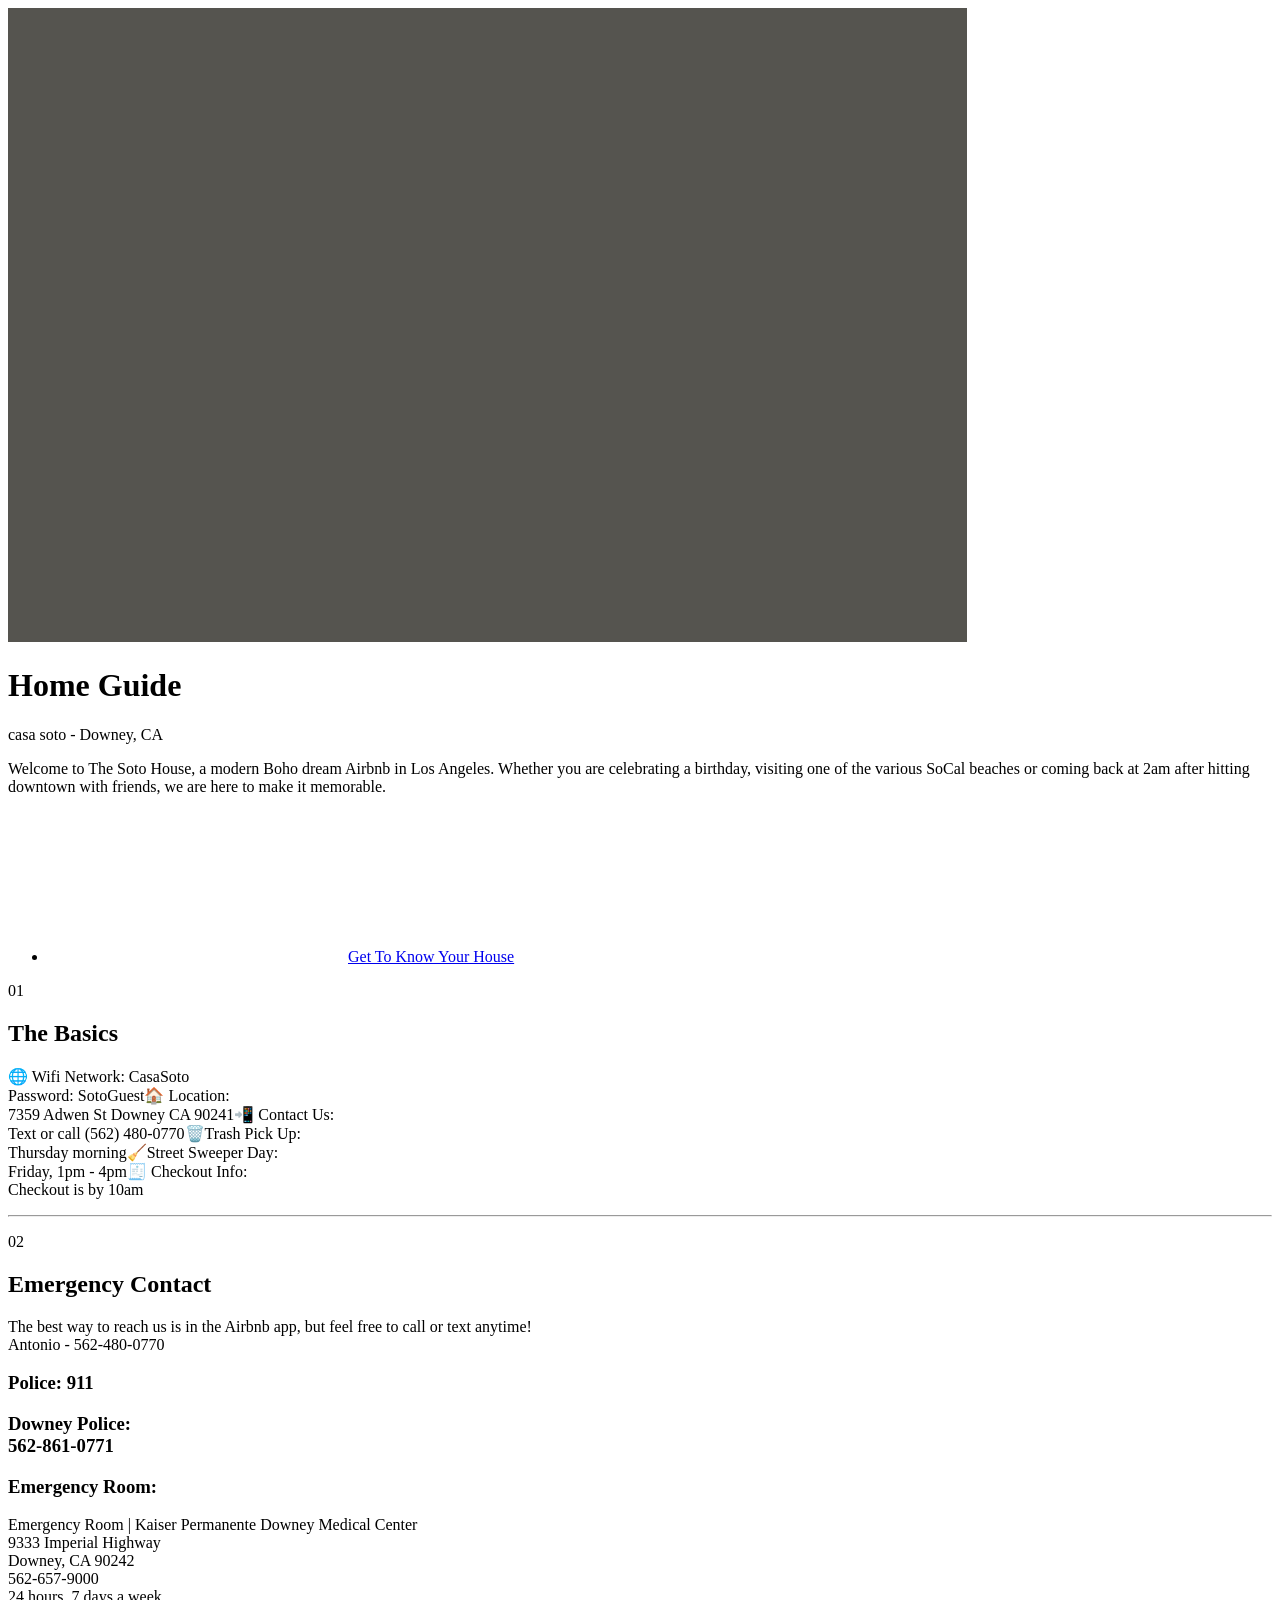
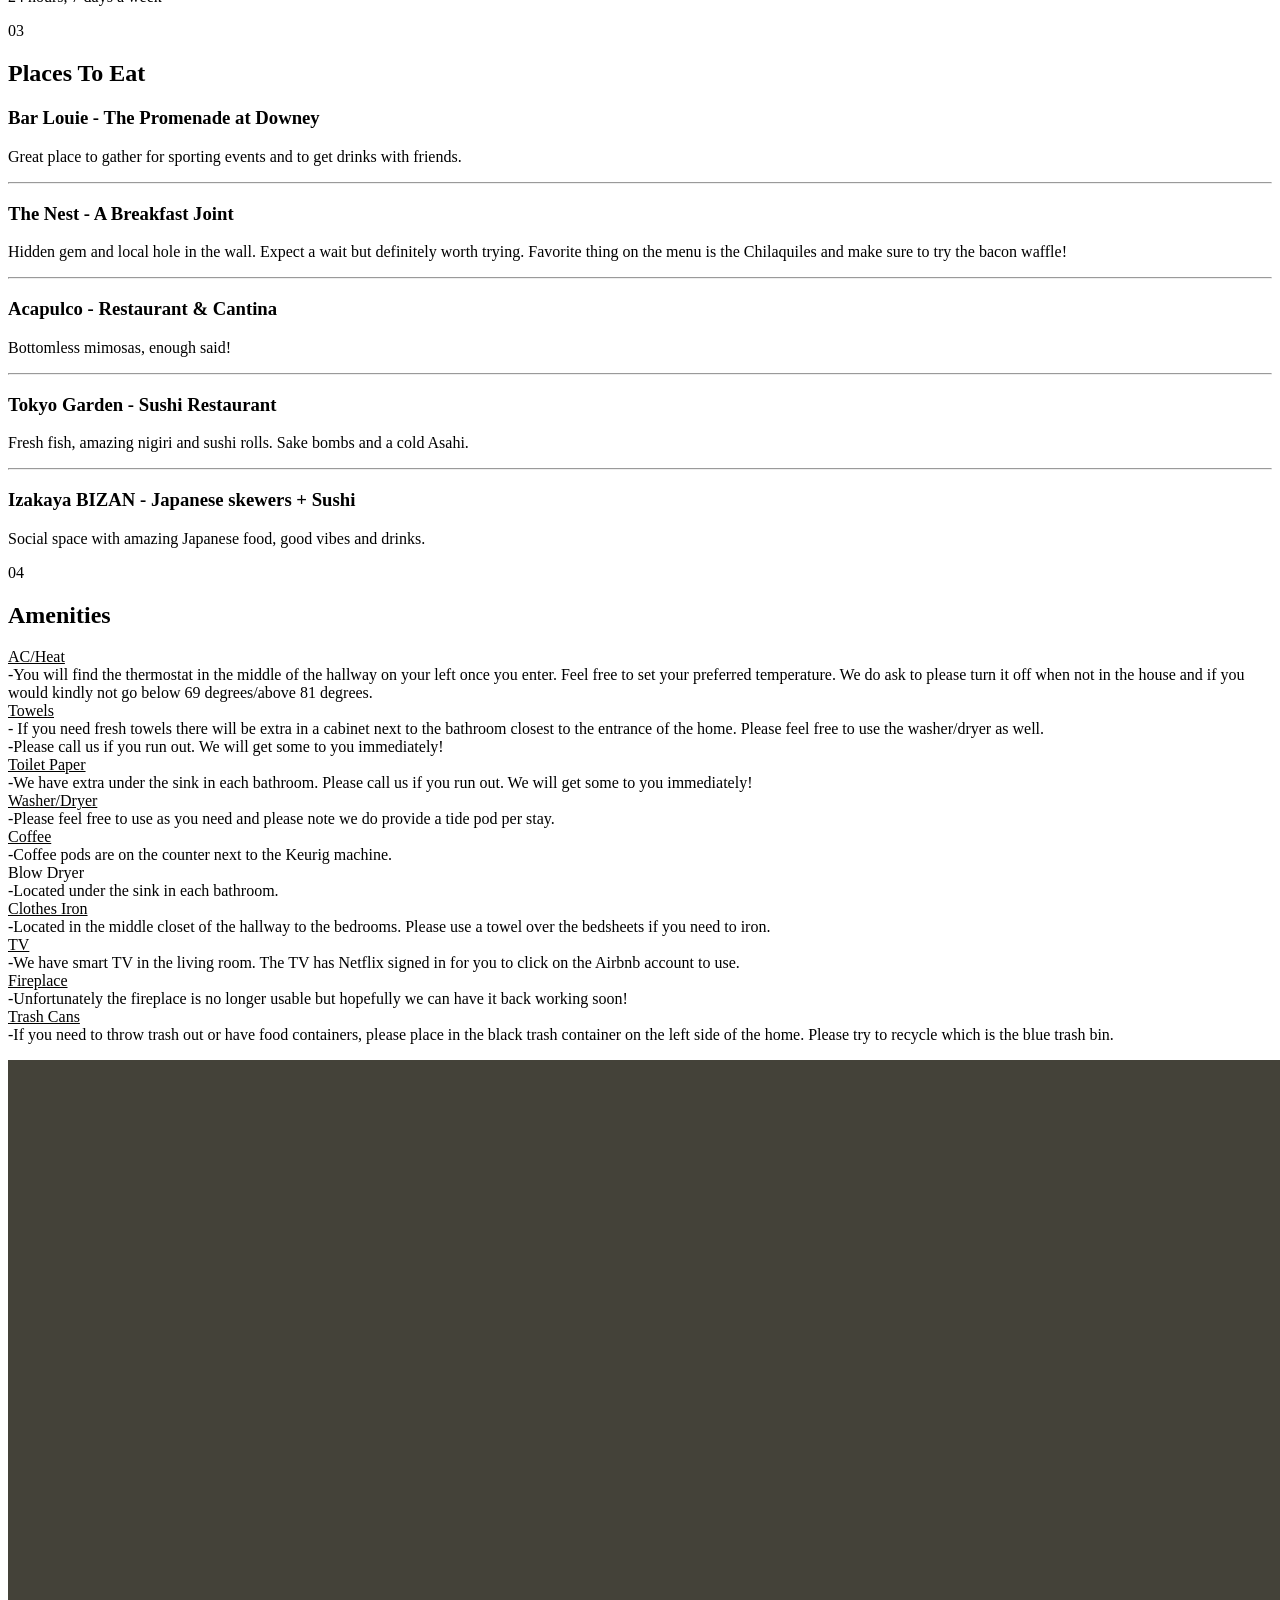
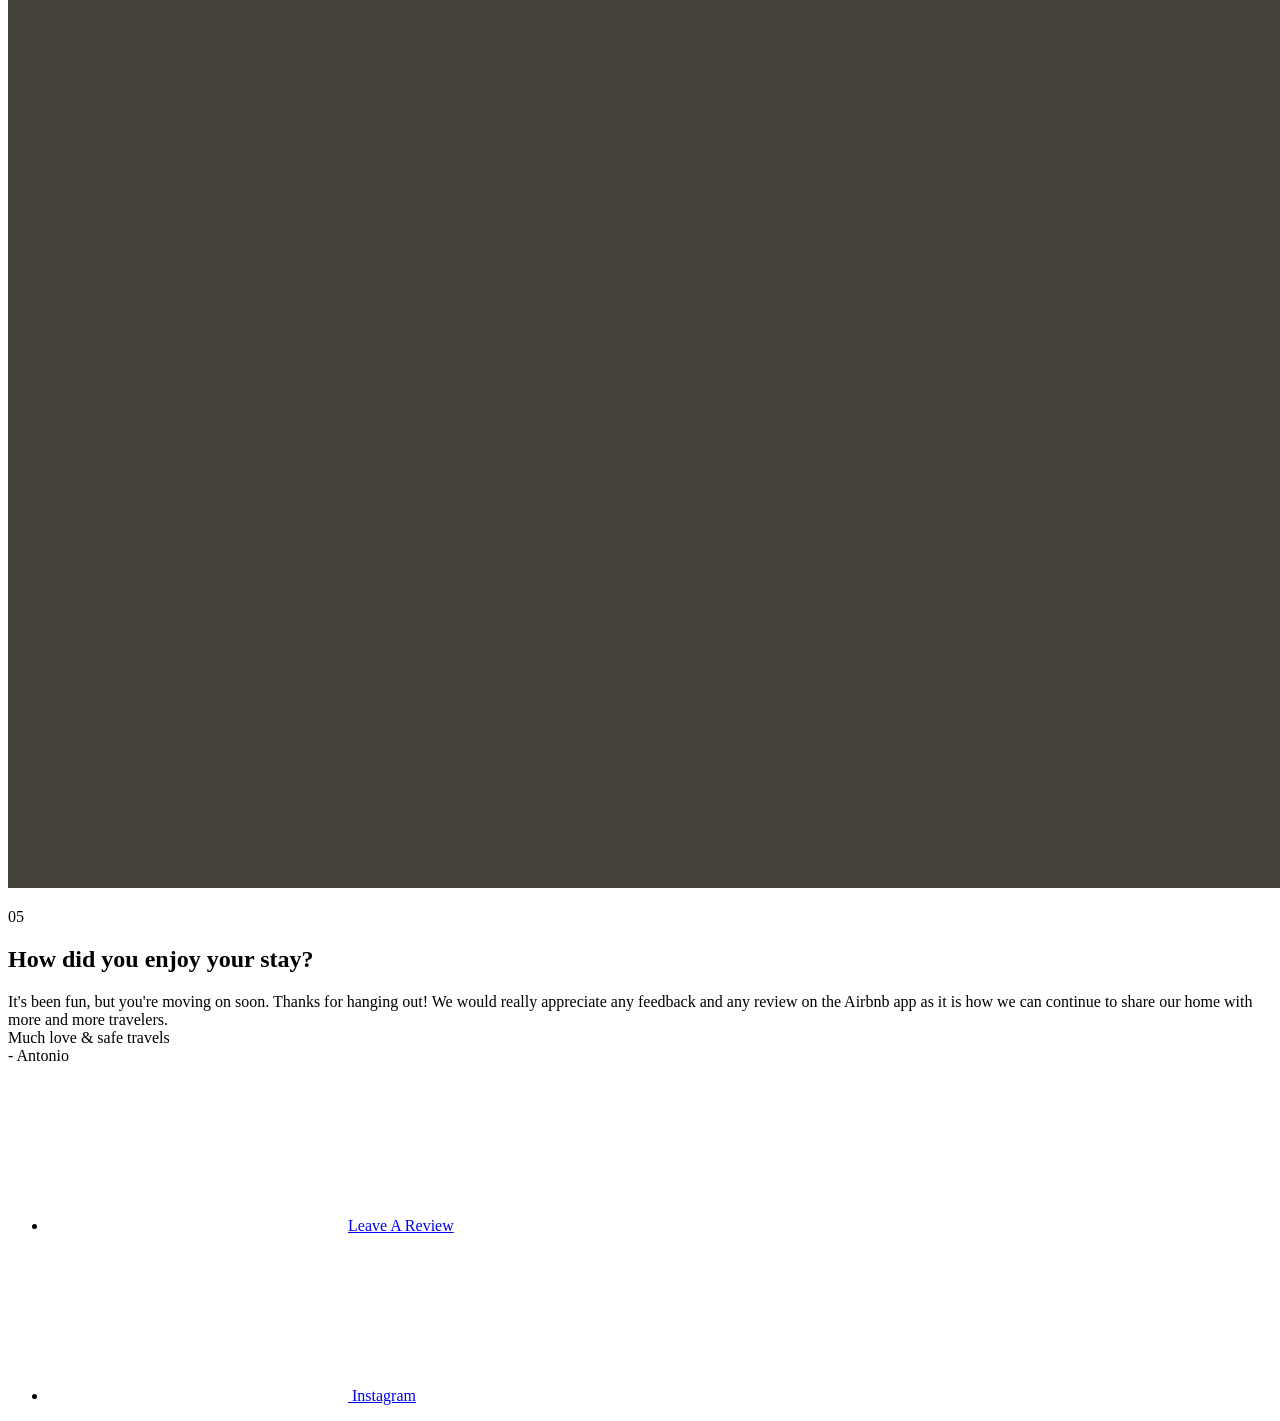
==== index.html @ dc8b0b2b "Add index.html for Casa Soto Airbnb listing Initial HTML structure for Casa Soto Airbnb listing with" ====
<!DOCTYPE HTML>
<html lang="en">
	<head>
		<title>Casa Soto - Modern boho Airbnb in Los Angeles</title>
		<meta charset="utf-8" />
		<meta name="viewport" content="width=device-width,initial-scale=1" />
		<meta name="color-scheme" content="light only" />
		<meta name="description" content="A modern and boho 4 bedroom 2 full bath home in Downey, CA." />
		<link href="https://fonts.googleapis.com/css2?display=swap&family=Inter:ital,wght@0,300;0,400;0,500;0,600;1,300;1,400;1,500;1,600" rel="stylesheet" type="text/css" />
		<link rel="stylesheet" href="assets/main.css" />
		<noscript><link rel="stylesheet" href="assets/noscript.css" /></noscript>
	</head>
	<body class="is-loading">
		<div class="site-wrapper">
			<div class="site-main" role="main">
				<div class="inner">
					<div id="container02" class="container-component instance-2 style-2 columns full screen">
						<div class="wrapper">
							<div class="inner" data-onvisible-trigger="1">
								<div>
									<div id="image29" class="image-component instance-29 style-3">
										<span class="frame deferred"><img src="[data-uri]%2BPHJlY3QgZmlsbD0iIzU1NTQ0ZiIgd2lkdGg9IjEwMCUiIGhlaWdodD0iMTAwJSIvPjwvc3ZnPg%3D%3D" data-src="assets/images/image29.jpg" alt="" /></span>
									</div>
								</div>
								<div>
									<h1 id="text87" class="text-component instance-87 style-4">Home Guide</h1>
									<p id="text09" class="text-component instance-9 style-3">casa soto - Downey, CA</p>
									<p id="text05" class="text-component instance-5 style-1">Welcome to The Soto House, a modern Boho dream Airbnb in Los Angeles. Whether you are celebrating a birthday, visiting one of the various SoCal beaches or coming back at 2am after hitting downtown with friends, we are here to make it memorable.</p>
									<ul id="buttons01" class="buttons-component instance-1 style-1">
										<li>
											<a href="#start" class="n01" role="button"><svg aria-labelledby="buttons01-icon-1-title"><title id="buttons01-icon-1-title">Arrow Down (Light)</title><use xlink:href="assets/icons.svg#arrow-down-light"></use></svg><span class="label">Get To Know Your House</span></a>
										</li>
									</ul>
								</div>
							</div>
						</div>
					</div>
					<div id="container03" data-scroll-id="start" data-scroll-behavior="previous" data-scroll-offset="0" data-scroll-speed="" data-scroll-invisible="1" class="container-component instance-3 style-3 default">
						<div class="wrapper">
							<div class="inner" data-onvisible-trigger="1">
								<p id="text10" class="text-component instance-10 style-3">01</p>
								<h2 id="text03" class="text-component instance-3 style-2">The Basics</h2>
								<p id="text04" class="text-component instance-4 style-1"><span class="p">🌐 Wifi Network: CasaSoto<br />Password: SotoGuest</span><span class="p">🏠 Location:<br />7359 Adwen St Downey CA 90241</span><span class="p">📲 Contact Us:<br />Text or call (562) 480-0770</span><span class="p">🗑️Trash Pick Up:<br />Thursday morning</span><span class="p">🧹Street Sweeper Day:<br />Friday, 1pm - 4pm</span><span class="p">🧾 Checkout Info:<br />Checkout is by 10am</span></p>
							</div>
						</div>
					</div>
					<hr id="divider01" class="divider-component instance-1 style-2 full screen">
					<div id="container05" class="container-component instance-5 style-3 default">
						<div class="wrapper">
							<div class="inner" data-onvisible-trigger="1">
								<p id="text01" class="text-component instance-1 style-3">02</p>
								<h2 id="text07" class="text-component instance-7 style-2">Emergency Contact</h2>
								<p id="text13" class="text-component instance-13 style-1"><span class="p">The best way to reach us is in the Airbnb app, but feel free to call or text anytime!<br />Antonio - 562-480-0770</span></p>
								<h3 id="text19" class="text-component instance-19 style-7">Police: 911</h3>
								<h3 id="text20" class="text-component instance-20 style-7"><span class="p">Downey Police:<br />562-861-0771</span></h3>
								<h3 id="text32" class="text-component instance-32 style-7">Emergency Room:</h3>
								<p id="text08" class="text-component instance-8 style-1"><span class="p">Emergency Room | Kaiser Permanente Downey Medical Center<br />9333 Imperial Highway<br />Downey, CA 90242<br />562-657-9000<br />24 hours, 7 days a week</span></p>
							</div>
						</div>
					</div>
					<div id="container01" class="container-component instance-1 style-1 default full screen">
						<div class="wrapper">
							<div class="inner" data-onvisible-trigger="1">
								<p id="text37" class="text-component instance-37 style-3">03</p>
								<h2 id="text35" class="text-component instance-35 style-2">Places To Eat</h2>
								<h3 id="text11" class="text-component instance-11 style-7">Bar Louie - The Promenade at Downey</h3>
								<p id="text28" class="text-component instance-28 style-1">Great place to gather for sporting events and to get drinks with friends.</p>
								<hr id="divider04" class="divider-component instance-4 style-1">
								<h3 id="text22" class="text-component instance-22 style-7">The Nest - A Breakfast Joint</h3>
								<p id="text21" class="text-component instance-21 style-1">Hidden gem and local hole in the wall. Expect a wait but definitely worth trying. Favorite thing on the menu is the Chilaquiles and make sure to try the bacon waffle!</p>
								<hr id="divider02" class="divider-component instance-2 style-1">
								<h3 id="text23" class="text-component instance-23 style-7">Acapulco - Restaurant &amp; Cantina</h3>
								<p id="text24" class="text-component instance-24 style-1">Bottomless mimosas, enough said!</p>
								<hr id="divider03" class="divider-component instance-3 style-1">
								<h3 id="text27" class="text-component instance-27 style-7">Tokyo Garden - Sushi Restaurant</h3>
								<p id="text29" class="text-component instance-29 style-1">Fresh fish, amazing nigiri and sushi rolls. Sake bombs and a cold Asahi.</p>
								<hr id="divider06" class="divider-component instance-6 style-1">
								<h3 id="text06" class="text-component instance-6 style-7">Izakaya BIZAN - Japanese skewers + Sushi</h3>
								<p id="text34" class="text-component instance-34 style-1">Social space with amazing Japanese food, good vibes and drinks.</p>
							</div>
						</div>
					</div>
					<div id="container06" class="container-component instance-6 style-3 default">
						<div class="wrapper">
							<div class="inner" data-onvisible-trigger="1">
								<p id="text25" class="text-component instance-25 style-3">04</p>
								<h2 id="text26" class="text-component instance-26 style-2">Amenities</h2>
								<p id="text36" class="text-component instance-36 style-1"><span class="p"><u>AC/Heat</u><br />-You will find the thermostat in the middle of the hallway on your left once you enter. Feel free to set your preferred temperature. We do ask to please turn it off when not in the house and if you would kindly not go below 69 degrees/above 81 degrees.<br /><u>Towels</u><br />- If you need fresh towels there will be extra in a cabinet next to the bathroom closest to the entrance of the home. Please feel free to use the washer/dryer as well.<br />-Please call us if you run out. We will get some to you immediately!<br /><u>Toilet Paper</u><br />-We have extra under the sink in each bathroom. Please call us if you run out. We will get some to you immediately!<br /><u>Washer/Dryer</u><br />-Please feel free to use as you need and please note we do provide a tide pod per stay.<br /><u>Coffee</u><br />-Coffee pods are on the counter next to the Keurig machine.<br />Blow Dryer<br />-Located under the sink in each bathroom.<br /><u>Clothes Iron</u><br />-Located in the middle closet of the hallway to the bedrooms. Please use a towel over the bedsheets if you need to iron.<br /><u>TV</u><br />-We have smart TV in the living room. The TV has Netflix signed in for you to click on the Airbnb account to use.<br /><u>Fireplace</u><br />-Unfortunately the fireplace is no longer usable but hopefully we can have it back working soon!<br /><u>Trash Cans</u><br />-If you need to throw trash out or have food containers, please place in the black trash container on the left side of the home. Please try to recycle which is the blue trash bin.</span></p>
								<div id="image01" class="image-component instance-1 style-3">
									<span class="frame deferred"><img src="[data-uri]%3D" data-src="assets/images/image01.jpg" alt="" /></span>
								</div>
							</div>
						</div>
					</div>
					<div id="container04" class="container-component instance-4 style-4 default full screen">
						<div class="wrapper">
							<div class="inner" data-onvisible-trigger="1">
								<p id="text14" class="text-component instance-14 style-3">05</p>
								<h2 id="text17" class="text-component instance-17 style-9">How did you enjoy your stay?</h2>
								<p id="text18" class="text-component instance-18 style-6"><span class="p">It&#39;s been fun, but you&#39;re moving on soon. Thanks for hanging out! We would really appreciate any feedback and any review on the Airbnb app as it is how we can continue to share our home with more and more travelers.<br />Much love &amp; safe travels<br />- Antonio</span></p>
								<ul id="buttons03" class="buttons-component instance-3 style-1">
									<li>
										<a href="https://www.airbnb.com/rooms/42929387?adults=1&s=42&unique_share_id=4F38A1CB-A9D1-4687-BB12-A6EB62C17C47&_branch_match_id=1120909334611953318&_branch_referrer=H4sIAAAAAAAAA8soKSkottLXT0zKS9LLTdW3dM4MTE1LDY8oTQIAEELhUBsAAAA%3D" class="n01" role="button"><svg aria-labelledby="buttons03-icon-1-title"><title id="buttons03-icon-1-title">Airbnb</title><use xlink:href="assets/icons.svg#airbnb"></use></svg><span class="label">Leave A Review</span></a>
									</li>
								</ul>
							</div>
						</div>
					</div>
					<ul id="icons01" class="icons-component instance-1 style-1">
						<li>
							<a class="n01" href="#" role="button">
								<svg aria-labelledby="icons01-icon-1-title"><title id="icons01-icon-1-title">Instagram</title><use xlink:href="assets/icons.svg#instagram"></use></svg>
								<span class="label">Instagram</span>
							</a>
						</li>
					</ul>
				</div>
			</div>
		</div>
		<script src="assets/main.js"></script>
	</body>
</html>
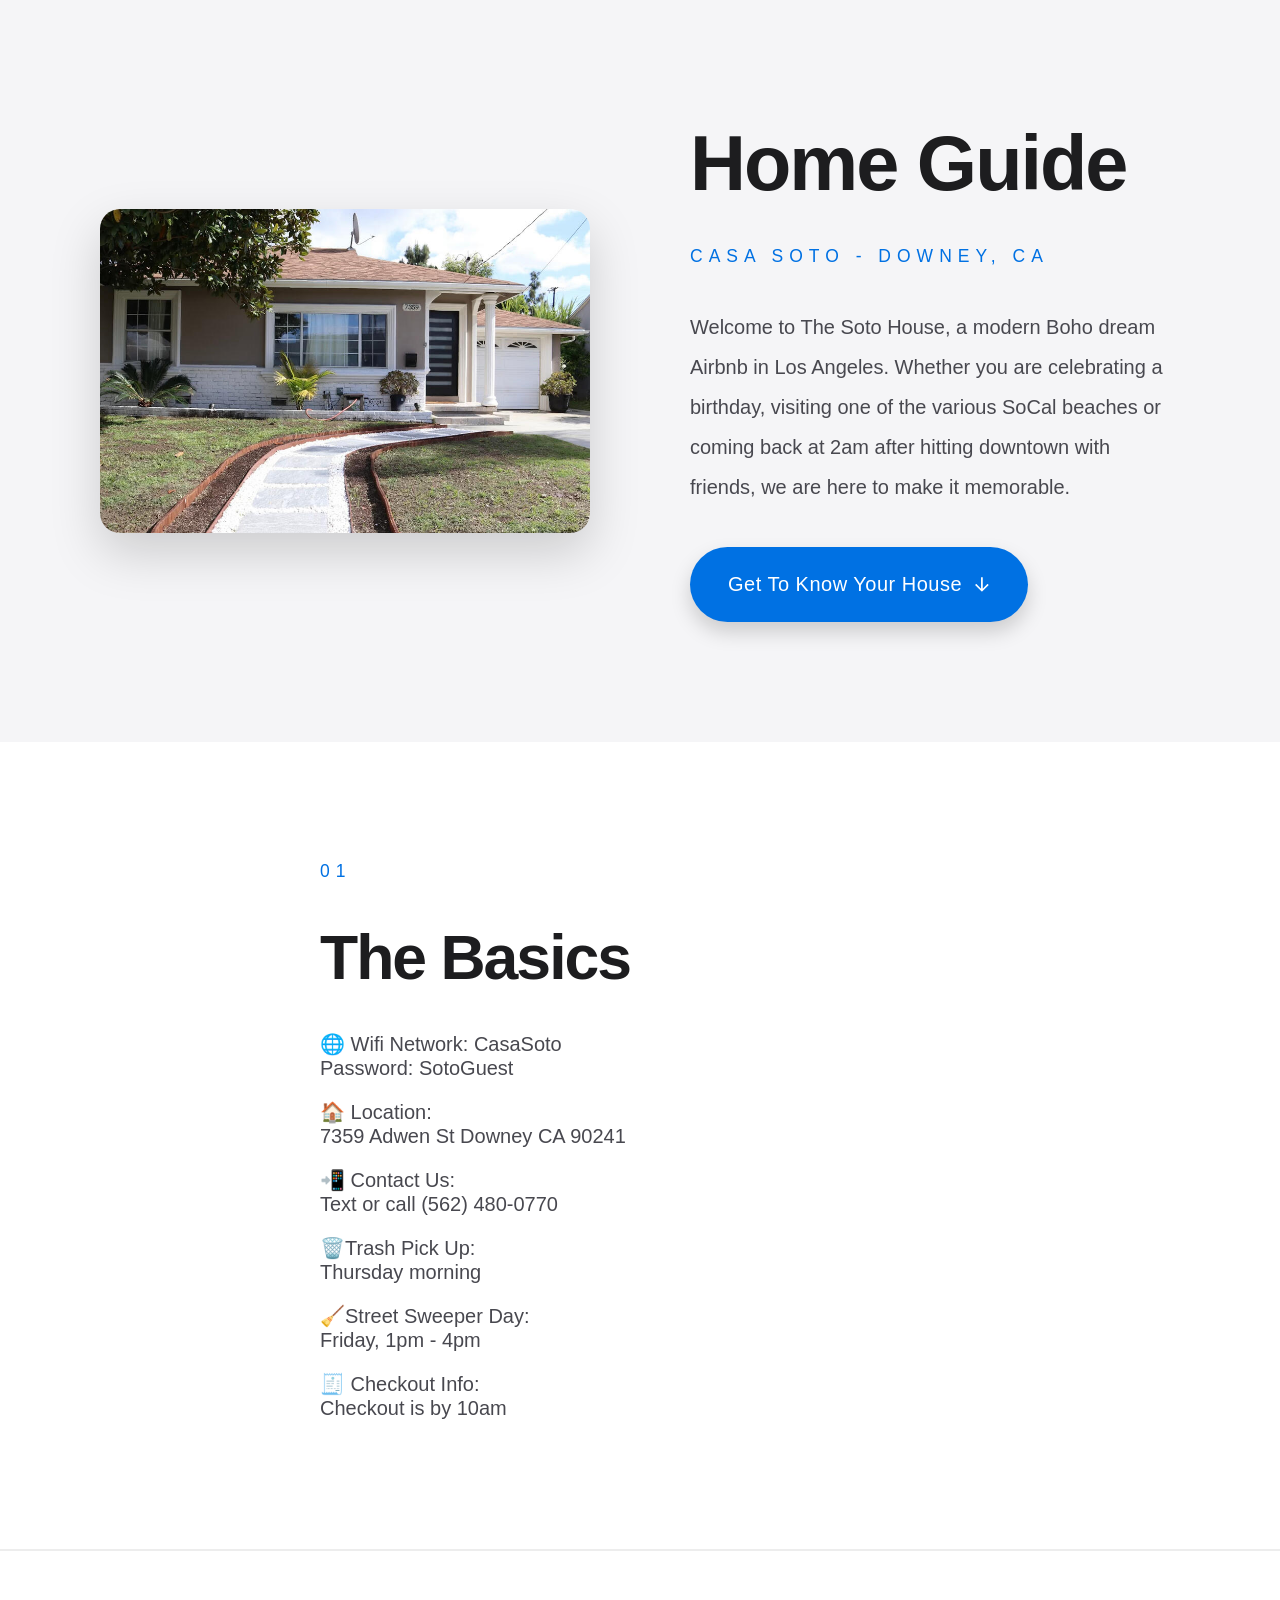
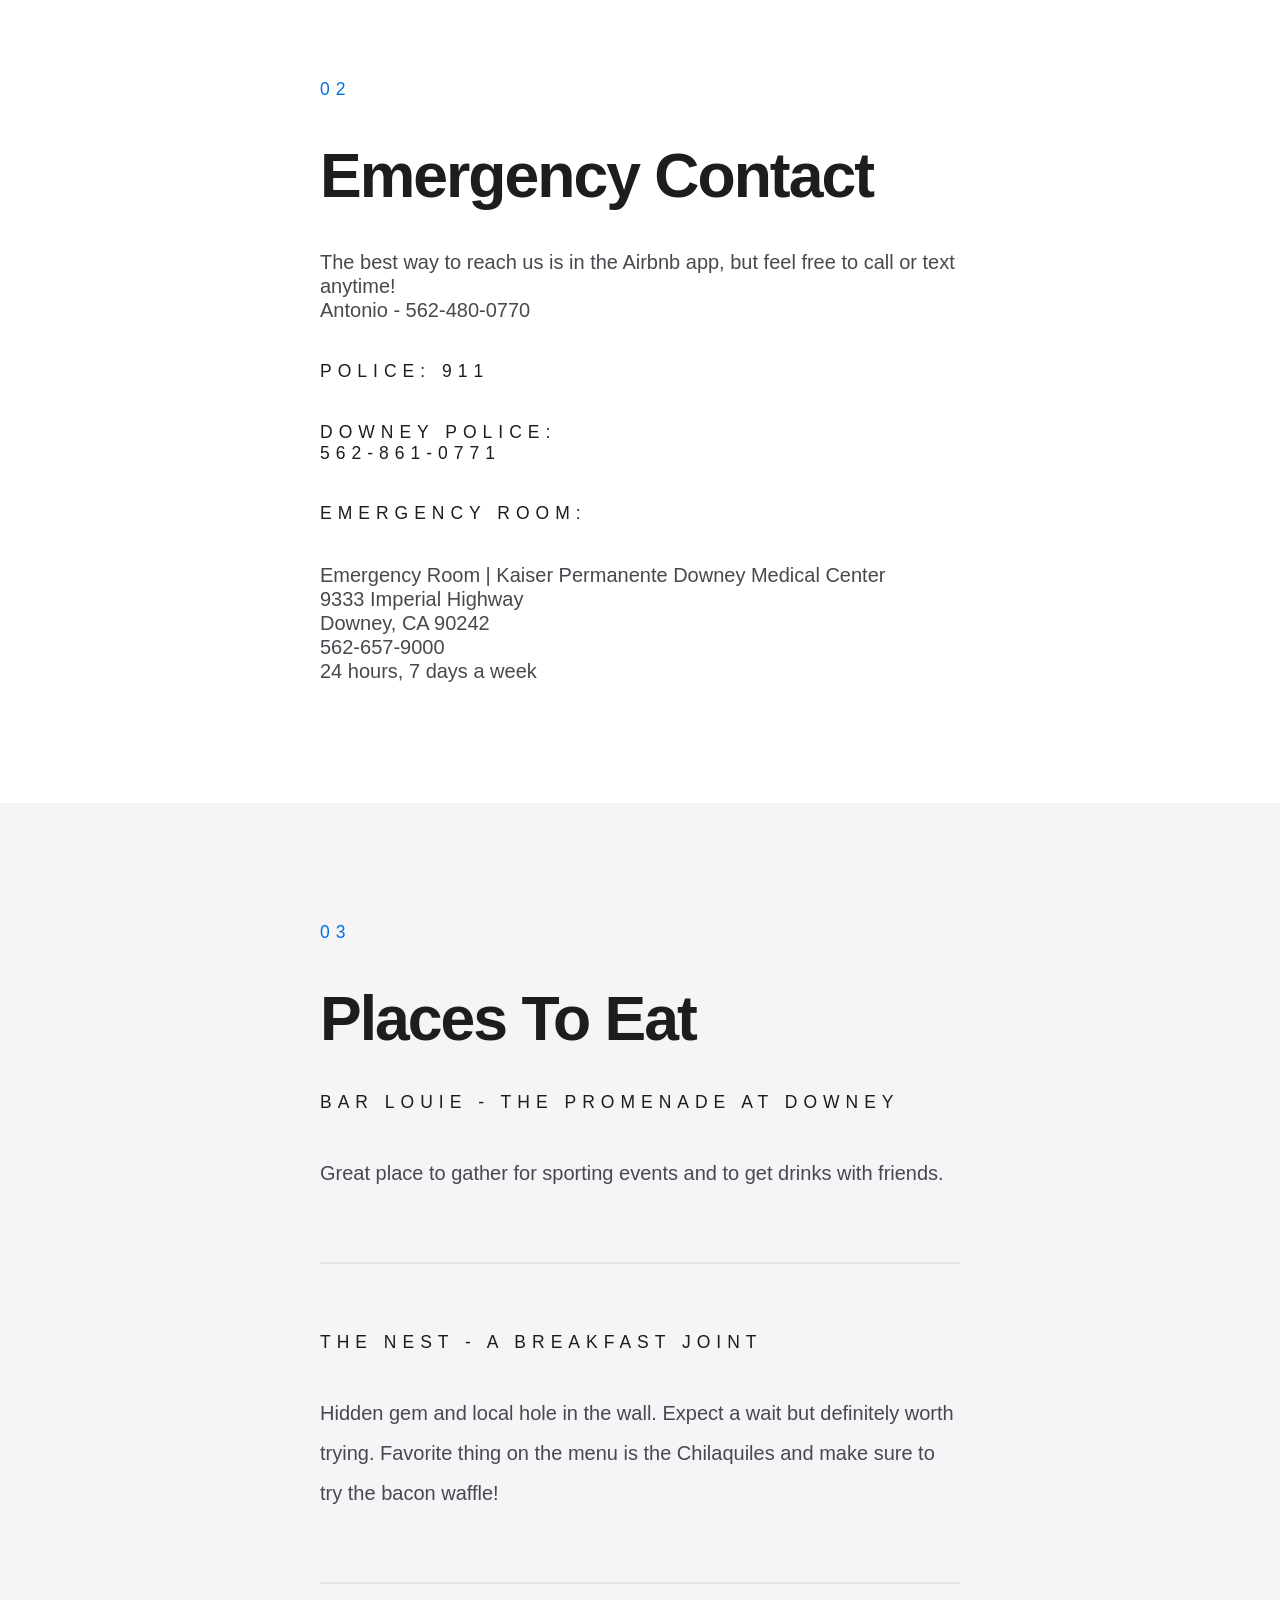
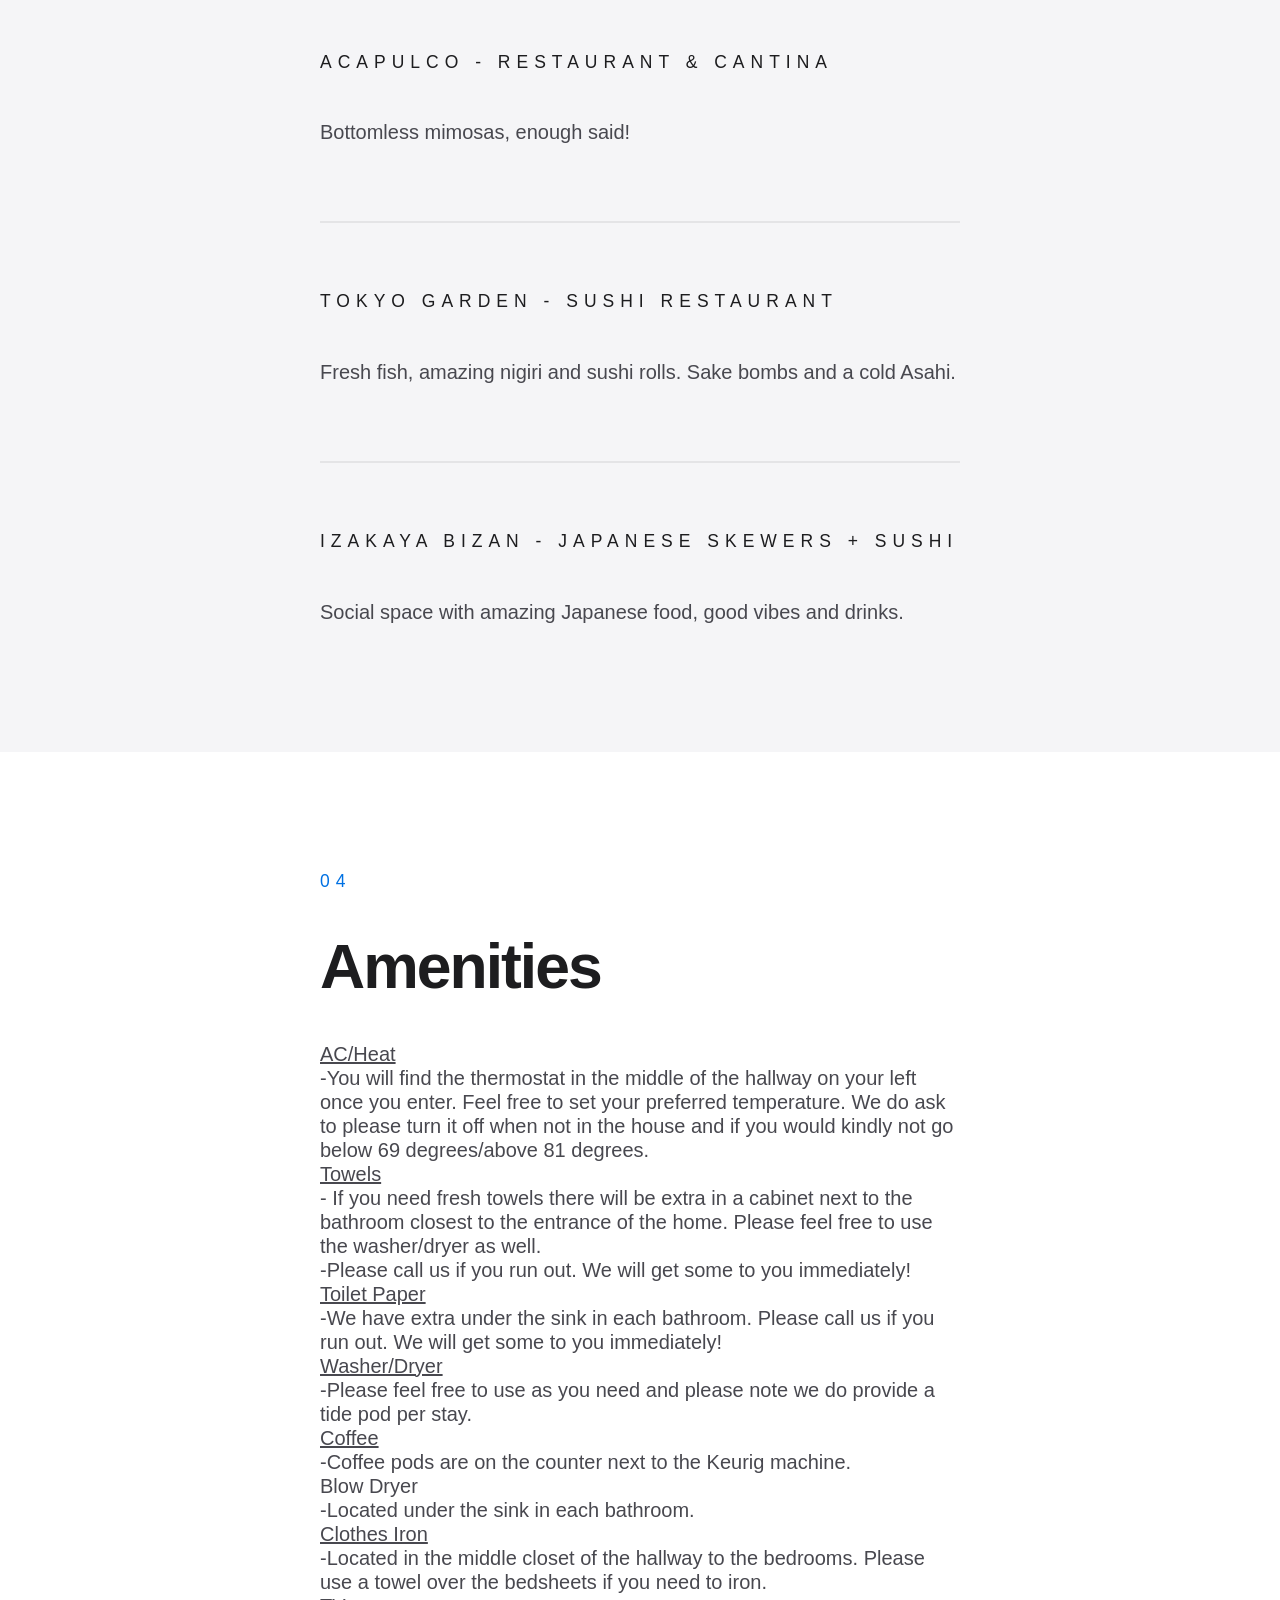
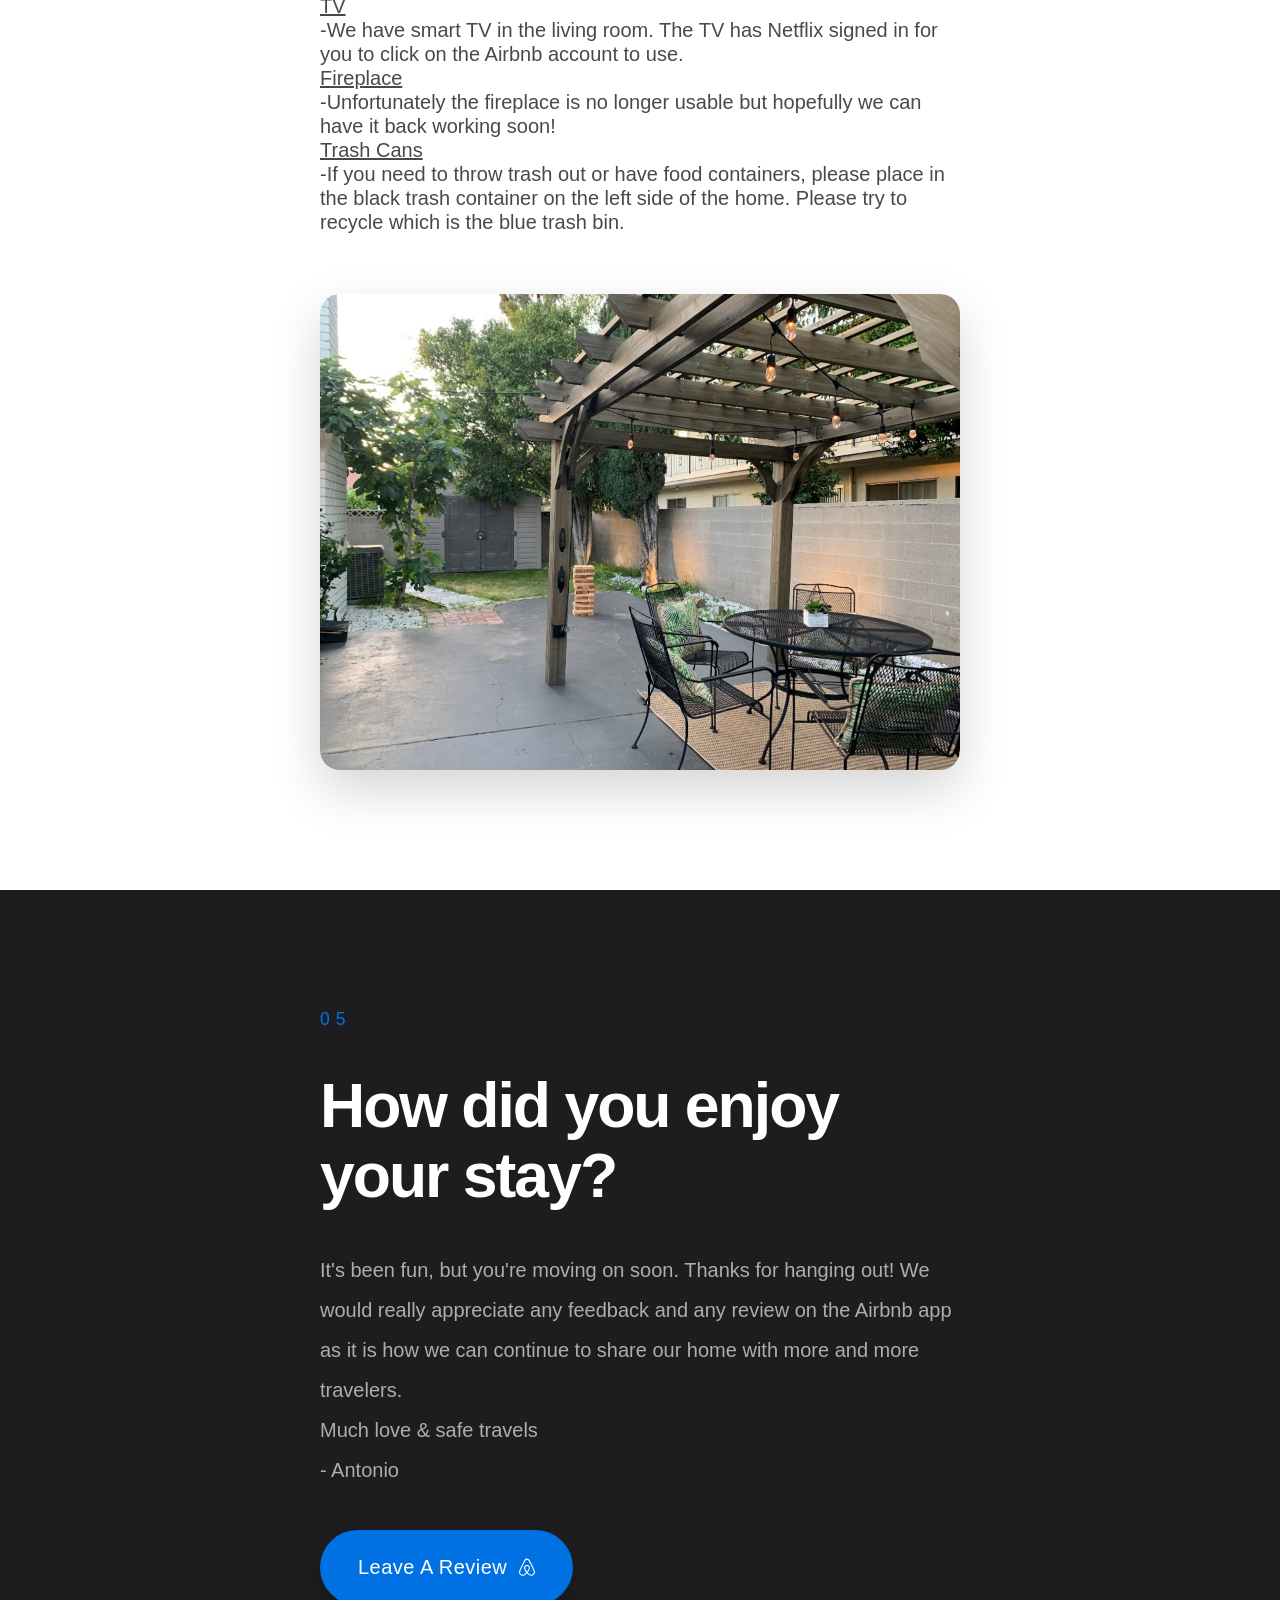
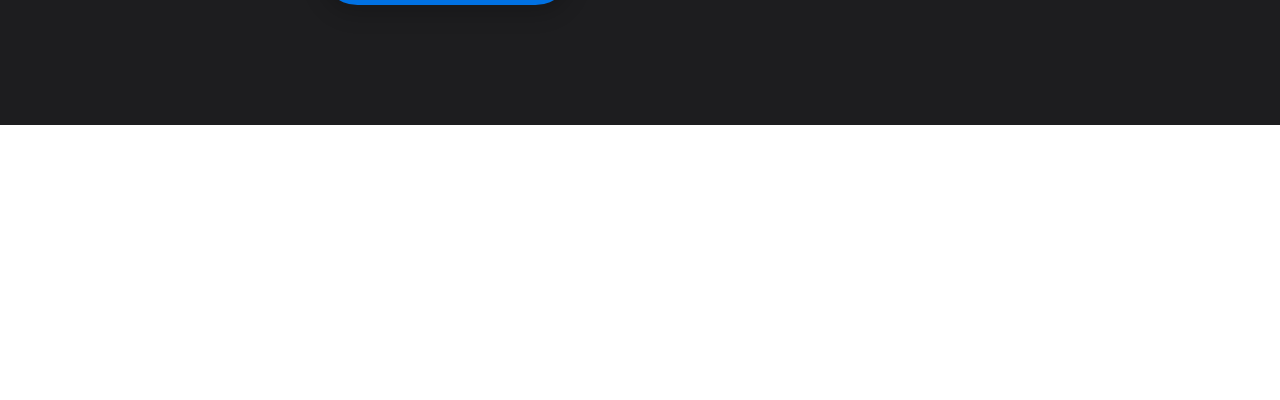
==== commit 90e019ba: "Add files via upload" ====
--- a/index.html
+++ b/index.html
@@ -119,4 +119,4 @@
 		</div>
 		<script src="assets/main.js"></script>
 	</body>
-</html>
+</html>
--- a/assets/main.css
+++ b/assets/main.css
@@ -0,0 +1,2040 @@
+html,body,div,span,applet,object,iframe,h1,h2,h3,h4,h5,h6,p,blockquote,pre,a,abbr,acronym,address,big,cite,code,del,dfn,em,img,ins,kbd,q,s,samp,small,strike,strong,sub,sup,tt,var,b,u,i,center,dl,dt,dd,ol,ul,li,fieldset,form,label,legend,table,caption,tbody,tfoot,thead,tr,th,td,article,aside,canvas,details,embed,figure,figcaption,footer,header,hgroup,menu,nav,output,ruby,section,summary,time,mark,audio,video{margin:0;padding:0;border:0;font-size:100%;font:inherit;vertical-align:baseline;}article,aside,details,figcaption,figure,footer,header,hgroup,menu,nav,section{display:block;}body{line-height:1;}ol,ul{list-style:none;}blockquote,q{quotes:none;}blockquote::before,blockquote::after,q::before,q::after{content:'';content:none;}table{border-collapse:collapse;border-spacing:0;}body{-webkit-text-size-adjust:none}mark{background-color:transparent;color:inherit}input::-moz-focus-inner{border:0;padding:0}input[type="text"],input[type="email"],select,textarea{-moz-appearance:none;-webkit-appearance:none;-ms-appearance:none;appearance:none}
+
+*, *::before, *::after {
+	box-sizing: border-box;
+}
+
+@keyframes loading-spinner {
+	0% {
+		transform: rotate(0deg);
+	}
+
+	100% {
+		transform: rotate(360deg);
+	}
+}
+
+.deferred::before {
+	content: '';
+	display: block;
+	width: 4rem;
+	height: 4rem;
+	position: absolute;
+	top: 50%;
+	left: 50%;
+	margin: -2rem 0 0 -2rem;
+	animation: loading-spinner 1s infinite linear;
+	transition: opacity 0.25s ease;
+	transition-delay: 0.5s;
+	opacity: 0;
+	z-index: -1;
+	background-image: url('[data-uri]');
+	background-position: center;
+	background-repeat: no-repeat;
+	background-size: 3rem;
+}
+
+.deferred.loading::before {
+	opacity: 0.35;
+	z-index: 0;
+}
+
+body {
+	line-height: 1.0;
+	min-height: var(--viewport-height);
+	min-width: 320px;
+	overflow-x: hidden;
+	word-wrap: break-word;
+	background-color: #FFFFFF;
+}
+
+:root {
+	--background-height: 100vh;
+	--site-language-alignment: left;
+	--site-language-direction: ltr;
+	--site-language-flex-alignment: flex-start;
+	--site-language-indent-left: 1;
+	--site-language-indent-right: 0;
+	--site-language-margin-left: 0;
+	--site-language-margin-right: auto;
+	--viewport-height: 100vh;
+}
+
+html {
+	font-size: 20pt;
+}
+
+u {
+	text-decoration: underline;
+}
+
+strong {
+	color: inherit;
+	font-weight: bolder;
+}
+
+em {
+	font-style: italic;
+}
+
+code {
+	background-color: rgba(144,144,144,0.25);
+	border-radius: 0.25em;
+	font-family: 'Lucida Console', 'Courier New', monospace;
+	font-size: 0.9em;
+	font-weight: normal;
+	letter-spacing: 0;
+	margin: 0 0.25em;
+	padding: 0.25em 0.5em;
+	text-indent: 0;
+}
+
+mark {
+	background-color: rgba(144,144,144,0.25);
+}
+
+spoiler-text {
+	-webkit-text-stroke: 0;
+	background-color: rgba(32,32,32,0.75);
+	text-shadow: none;
+	text-stroke: 0;
+	color: transparent;
+	cursor: pointer;
+	transition: color 0.1s ease-in-out;
+}
+
+spoiler-text.active {
+	color: #FFFFFF;
+	cursor: text;
+}
+
+s {
+	text-decoration: line-through;
+}
+
+sub {
+	font-size: smaller;
+	vertical-align: sub;
+}
+
+sup {
+	font-size: smaller;
+	vertical-align: super;
+}
+
+a {
+	color: inherit;
+	text-decoration: underline;
+	transition: color 0.25s ease;
+}
+
+a[onclick]:not([href]) {
+	cursor: pointer;
+}
+
+unloaded-script {
+	display: none;
+}
+
+.site-wrapper {
+	-webkit-overflow-scrolling: touch;
+	align-items: center;
+	display: flex;
+	flex-direction: column;
+	justify-content: center;
+	min-height: var(--viewport-height);
+	overflow: hidden;
+	position: relative;
+	z-index: 2;
+}
+
+.site-main {
+	--alignment: left;
+	--flex-alignment: flex-start;
+	--indent-left: 1;
+	--indent-right: 0;
+	--margin-left: 0;
+	--margin-right: auto;
+	--border-radius-tl: 0;
+	--border-radius-tr: 0;
+	--border-radius-br: 0;
+	--border-radius-bl: 0;
+	align-items: center;
+	display: flex;
+	flex-grow: 0;
+	flex-shrink: 0;
+	justify-content: center;
+	max-width: 100%;
+	position: relative;
+	text-align: var(--alignment);
+	z-index: 1;
+	transition: opacity 0.5s ease-in-out 0s;
+}
+
+.site-main > .inner {
+	--padding-horizontal: 4rem;
+	--padding-vertical: 6rem;
+	--spacing: 2rem;
+	--width: 40rem;
+	border-radius: var(--border-radius-tl) var(--border-radius-tr) var(--border-radius-br) var(--border-radius-bl);
+	max-width: 100%;
+	position: relative;
+	width: var(--width);
+	z-index: 1;
+	padding: var(--padding-vertical) var(--padding-horizontal);
+}
+
+.site-main > .inner > * {
+	margin-top: var(--spacing);
+	margin-bottom: var(--spacing);
+}
+
+.site-main > .inner > :first-child {
+	margin-top: 0 !important;
+}
+
+.site-main > .inner > :last-child {
+	margin-bottom: 0 !important;
+}
+
+.site-main > .inner > .full {
+	margin-left: calc(var(--padding-horizontal) * -1);
+	max-width: calc(100% + calc(var(--padding-horizontal) * 2) + 0.4725px);
+	width: calc(100% + calc(var(--padding-horizontal) * 2) + 0.4725px);
+}
+
+.site-main > .inner > .full:first-child {
+	border-top-left-radius: inherit;
+	border-top-right-radius: inherit;
+	margin-top: calc(var(--padding-vertical) * -1) !important;
+}
+
+.site-main > .inner > .full:last-child {
+	border-bottom-left-radius: inherit;
+	border-bottom-right-radius: inherit;
+	margin-bottom: calc(var(--padding-vertical) * -1) !important;
+}
+
+.site-main > .inner > .full.screen {
+	border-radius: 0 !important;
+	max-width: 100vw;
+	position: relative;
+	width: 100vw;
+	left: 50%;
+	margin-left: -50vw;
+	right: auto;
+}
+
+body.is-loading .site-main {
+	opacity: 0;
+}
+
+body #loader {
+	background-position: center;
+	background-repeat: no-repeat;
+	background-size: contain;
+	content: '';
+	display: block;
+	height: 0rem;
+	left: calc(50% - 0rem);
+	opacity: 0;
+	pointer-events: none;
+	position: fixed;
+	top: calc(50% - 0rem);
+	transition: opacity 1s ease, visibility 1s;
+	visibility: hidden;
+	width: 0rem;
+	z-index: 100000;
+}
+
+body.with-loader #loader {
+	background-image: url('[data-uri]');
+	opacity: 1;
+	transform: scale(1.0);
+	visibility: visible;
+}
+
+body.is-loading {
+	pointer-events: none;
+}
+
+body.is-playing.with-loader #loader {
+	opacity: 0;
+	transform: scale(0.5);
+	transition: opacity 0.25s ease, transform 0.75s ease, visibility 0.25s;
+	visibility: hidden;
+}
+
+body.is-instant .site-main, body.is-instant .site-main > .inner > *,body.is-instant .site-main > .inner > section > *  {
+	transition: none !important;
+}
+
+body.is-instant::after {
+	display: none !important;
+	transition: none !important;
+}
+
+.text-component {
+	direction: var(--site-language-direction);
+	position: relative;
+}
+
+.text-component span.p {
+	display: block;
+	position: relative;
+}
+
+.text-component span[style], .text-component strong, .text-component a, .text-component code, .text-component mark, .text-component spoiler-text {
+	-webkit-text-fill-color: currentcolor;
+}
+
+.text-component.style-4 {
+	max-width: rem;
+	margin-left: var(--margin-left);
+	margin-right: var(--margin-right);
+	color: #1D1D1F;
+	font-family: 'Inter', sans-serif;
+	letter-spacing: -0.1rem;
+	width: 100%;
+	font-size: 3.875em;
+	line-height: 1.125;
+	font-weight: 600;
+}
+
+.text-component.style-4 a {
+	text-decoration: none;
+}
+
+.text-component.style-4 span.p:nth-child(n + 2) {
+	margin-top: 1rem;
+}
+
+.text-component.style-4 > * {
+	display: inline-block;
+	line-height: 1.2;
+}
+
+.text-component.style-3 {
+	max-width: rem;
+	margin-left: var(--margin-left);
+	margin-right: var(--margin-right);
+	text-transform: uppercase;
+	color: #0071E3;
+	font-family: 'Inter', sans-serif;
+	letter-spacing: 0.3rem;
+	width: calc(100% + 0.3rem);
+	font-size: 0.875em;
+	line-height: 1.125;
+	font-weight: 500;
+}
+
+.text-component.style-3 a {
+	text-decoration: none;
+}
+
+.text-component.style-3 a:hover {
+	text-decoration: underline;
+}
+
+.text-component.style-3 span.p:nth-child(n + 2) {
+	margin-top: 1rem;
+}
+
+.text-component.style-3 > * {
+	display: inline-block;
+	line-height: 1.2;
+}
+
+.text-component.style-1 {
+	max-width: rem;
+	margin-left: var(--margin-left);
+	margin-right: var(--margin-right);
+	color: #48484F;
+	font-family: 'Inter', sans-serif;
+	font-size: 1em;
+	line-height: 2;
+	font-weight: 300;
+}
+
+.text-component.style-1 mark {
+	color: #FCFCFC;
+	background-color: transparent;
+}
+
+.text-component.style-1 a {
+	color: #0071E3;
+	text-decoration: underline;
+}
+
+.text-component.style-1 a:hover {
+	text-decoration: none;
+}
+
+.text-component.style-1 span.p:nth-child(n + 2) {
+	margin-top: 1rem;
+}
+
+.text-component.style-1 > * {
+	display: inline-block;
+	line-height: 1.2;
+}
+
+.text-component.style-2 {
+	max-width: rem;
+	margin-left: var(--margin-left);
+	margin-right: var(--margin-right);
+	color: #1D1D1F;
+	font-family: 'Inter', sans-serif;
+	letter-spacing: -0.1rem;
+	width: 100%;
+	font-size: 3.125em;
+	line-height: 1.125;
+	font-weight: 600;
+}
+
+.text-component.style-2 a {
+	text-decoration: none;
+}
+
+.text-component.style-2 span.p:nth-child(n + 2) {
+	margin-top: 1rem;
+}
+
+.text-component.style-2 > * {
+	display: inline-block;
+	line-height: 1.2;
+}
+
+.text-component.style-7 {
+	max-width: rem;
+	margin-left: var(--margin-left);
+	margin-right: var(--margin-right);
+	text-transform: uppercase;
+	color: #1D1D1F;
+	font-family: 'Inter', sans-serif;
+	letter-spacing: 0.3rem;
+	width: calc(100% + 0.3rem);
+	font-size: 0.875em;
+	line-height: 1.125;
+	font-weight: 500;
+}
+
+.text-component.style-7 a {
+	text-decoration: none;
+}
+
+.text-component.style-7 a:hover {
+	text-decoration: underline;
+}
+
+.text-component.style-7 span.p:nth-child(n + 2) {
+	margin-top: 1rem;
+}
+
+.text-component.style-7 > * {
+	display: inline-block;
+	line-height: 1.2;
+}
+
+.text-component.style-9 {
+	max-width: rem;
+	margin-left: var(--margin-left);
+	margin-right: var(--margin-right);
+	color: #FFFFFF;
+	font-family: 'Inter', sans-serif;
+	letter-spacing: -0.1rem;
+	width: 100%;
+	font-size: 3.125em;
+	line-height: 1.125;
+	font-weight: 600;
+}
+
+.text-component.style-9 a {
+	color: #1D1D1F;
+	text-decoration: none;
+}
+
+.text-component.style-9 span.p:nth-child(n + 2) {
+	margin-top: 1rem;
+}
+
+.text-component.style-9 > * {
+	display: inline-block;
+	line-height: 1.2;
+}
+
+.text-component.style-6 {
+	max-width: rem;
+	margin-left: var(--margin-left);
+	margin-right: var(--margin-right);
+	color: rgba(255,255,255,0.639);
+	font-family: 'Inter', sans-serif;
+	font-size: 1em;
+	line-height: 2;
+	font-weight: 300;
+}
+
+.text-component.style-6 mark {
+	color: #FCFCFC;
+	background-color: transparent;
+}
+
+.text-component.style-6 a {
+	color: #0071E3;
+	text-decoration: underline;
+}
+
+.text-component.style-6 a:hover {
+	text-decoration: none;
+}
+
+.text-component.style-6 span.p:nth-child(n + 2) {
+	margin-top: 1rem;
+}
+
+.buttons-component {
+	cursor: default;
+	display: flex;
+	justify-content: var(--flex-alignment);
+	letter-spacing: 0;
+	padding: 0;
+}
+
+.buttons-component > li {
+	max-width: 100%;
+	text-align: var(--alignment);
+}
+
+.buttons-component > li > a {
+	align-items: center;
+	justify-content: center;
+	max-width: 100%;
+	text-align: center;
+	text-decoration: none;
+	vertical-align: middle;
+	white-space: nowrap;
+}
+
+.buttons-component.style-1 {
+	gap: 0.75rem;
+	flex-direction: row;
+	flex-wrap: wrap;
+}
+
+.buttons-component.style-1 > li > a {
+	display: inline-flex;
+	width: auto;
+	height: 3.75rem;
+	line-height: 3.75rem;
+	padding: 0 1.875rem;
+	vertical-align: middle;
+	font-family: 'Inter', sans-serif;
+	letter-spacing: 0.025rem;
+	padding-left: calc(0.025rem + 1.875rem);
+	font-size: 1em;
+	font-weight: 400;
+	border-radius: 2rem;
+	box-shadow: 0rem 0.5rem 1rem 0rem rgba(0,0,0,0.169);
+	flex-direction: row-reverse;
+	background-color: #0071E3;
+	color: #FFFFFF;
+	transition: transform 0.25s ease, color 0.25s ease, background-color 0.25s ease, border-color 0.25s ease;
+}
+
+.buttons-component.style-1 > li > a > svg {
+	display: block;
+	fill: #FFFFFF;
+	flex-grow: 0;
+	flex-shrink: 0;
+	height: 100%;
+	min-width: 16px;
+	pointer-events: none;
+	width: 1em;
+	margin-left: 0.5em;
+	margin-right: calc(-0.125em + 0.025rem);
+	transition: fill 0.25s ease;
+}
+
+.buttons-component.style-1 > li > a > .label {
+	direction: var(--site-language-direction);
+	overflow: hidden;
+}
+
+.buttons-component.style-1 > li > a:hover {
+	background-color: #1684F2 !important;
+	transform: scale(1.025);
+}
+
+.image-component {
+	display: block;
+	line-height: 0;
+	max-width: 100%;
+	position: relative;
+}
+
+.image-component > .frame {
+	-webkit-backface-visibility: hidden;
+	-webkit-transform: translate3d(0, 0, 0);
+	display: inline-block;
+	max-width: 100%;
+	overflow: hidden;
+	vertical-align: top;
+	width: 100%;
+}
+
+.image-component > .frame > img {
+	border-radius: 0 !important;
+	max-width: 100%;
+	vertical-align: top;
+	width: inherit;
+}
+
+.image-component.full > .frame {
+	display: block;
+}
+
+.image-component.full:first-child > .frame {
+	border-top-left-radius: inherit;
+	border-top-right-radius: inherit;
+}
+
+.image-component.full:last-child > .frame {
+	border-bottom-left-radius: inherit;
+	border-bottom-right-radius: inherit;
+}
+
+.image-component.style-3:not(:first-child) {
+	margin-top: 3rem !important;
+}
+
+.image-component.style-3:not(:last-child) {
+	margin-bottom: 3rem !important;
+}
+
+.image-component.style-3 > .frame {
+	width: 100vw;
+	border-radius: 1rem;
+	box-shadow: 0rem 1rem 2.5rem 0rem rgba(0,0,0,0.169);
+	transition: none;
+}
+
+.image-component.style-3 > .frame > img {
+	transition: none;
+}
+
+.container-component {
+	position: relative;
+}
+
+.container-component > .wrapper {
+	vertical-align: top;
+	position: relative;
+	max-width: 100%;
+	border-radius: inherit;
+}
+
+.container-component > .wrapper > .inner {
+	vertical-align: top;
+	position: relative;
+	max-width: 100%;
+	border-radius: inherit;
+	text-align: var(--alignment);
+}
+
+.container-component.full:first-child > .wrapper {
+	border-top-left-radius: inherit;
+	border-top-right-radius: inherit;
+}
+
+.container-component.full:last-child > .wrapper {
+	border-bottom-left-radius: inherit;
+	border-bottom-right-radius: inherit;
+}
+
+.container-component.full:first-child > .wrapper > .inner {
+	border-top-left-radius: inherit;
+	border-top-right-radius: inherit;
+}
+
+.container-component.full:last-child > .wrapper > .inner {
+	border-bottom-left-radius: inherit;
+	border-bottom-right-radius: inherit;
+}
+
+.container-component.style-2 {
+	display: flex;
+	width: 100%;
+	align-items: center;
+	justify-content: center;
+	background-color: #F5F5F7;
+}
+
+.container-component.style-2:not(:first-child) {
+	margin-top: 6rem !important;
+}
+
+.container-component.style-2:not(:last-child) {
+	margin-bottom: 6rem !important;
+}
+
+.container-component.style-2 > .wrapper > .inner {
+	--gutters: 5rem;
+	--padding-vertical: 6rem;
+	padding: var(--padding-vertical) var(--padding-horizontal);
+}
+
+.container-component.style-2 > .wrapper {
+	max-width: 62rem;
+	width: 100%;
+}
+
+.container-component.style-2.default > .wrapper > .inner > * {
+	margin-bottom: var(--spacing);
+	margin-top: var(--spacing);
+}
+
+.container-component.style-2.default > .wrapper > .inner > *:first-child {
+	margin-top: 0 !important;
+}
+
+.container-component.style-2.default > .wrapper > .inner > *:last-child {
+	margin-bottom: 0 !important;
+}
+
+.container-component.style-2.columns > .wrapper > .inner {
+	flex-wrap: wrap;
+	display: flex;
+	align-items: center;
+}
+
+.container-component.style-2.columns > .wrapper > .inner > * {
+	flex-grow: 0;
+	flex-shrink: 0;
+	max-width: 100%;
+	text-align: var(--alignment);
+	padding: 0 0 0 var(--gutters);
+}
+
+.container-component.style-2.columns > .wrapper > .inner > * > * {
+	margin-bottom: var(--spacing);
+	margin-top: var(--spacing);
+}
+
+.container-component.style-2.columns > .wrapper > .inner > * > *:first-child {
+	margin-top: 0 !important;
+}
+
+.container-component.style-2.columns > .wrapper > .inner > * > *:last-child {
+	margin-bottom: 0 !important;
+}
+
+.container-component.style-2.columns > .wrapper > .inner > *:first-child {
+	margin-left: calc(var(--gutters) * -1);
+}
+
+.container-component.style-2.default > .wrapper > .inner > .full {
+	margin-left: calc(var(--padding-horizontal) * -1);
+	max-width: none !important;
+	width: calc(100% + (var(--padding-horizontal) * 2) + 0.4725px);
+}
+
+.container-component.style-2.default > .wrapper > .inner > .full:first-child {
+	margin-top: calc(var(--padding-vertical) * -1) !important;
+	border-top-left-radius: inherit;
+	border-top-right-radius: inherit;
+}
+
+.container-component.style-2.default > .wrapper > .inner > .full:last-child {
+	margin-bottom: calc(var(--padding-vertical) * -1) !important;
+	border-bottom-left-radius: inherit;
+	border-bottom-right-radius: inherit;
+}
+
+.container-component.style-2.columns > .wrapper > .inner > div > .full {
+	margin-left: calc(var(--gutters) * -0.5);
+	max-width: none !important;
+	width: calc(100% + var(--gutters) + 0.4725px);
+}
+
+.container-component.style-2.columns > .wrapper > .inner > div:first-child > .full {
+	margin-left: calc(var(--padding-horizontal) * -1);
+	width: calc(100% + var(--padding-horizontal) + calc(var(--gutters) * 0.5) + 0.4725px);
+}
+
+.container-component.style-2.columns > .wrapper > .inner > div:last-child > .full {
+	width: calc(100% + var(--padding-horizontal) + calc(var(--gutters) * 0.5) + 0.4725px);
+}
+
+.container-component.style-2.columns > .wrapper > .inner > div > .full:first-child {
+	margin-top: calc(var(--padding-vertical) * -1) !important;
+}
+
+.container-component.style-2.columns > .wrapper > .inner > div > .full:last-child {
+	margin-bottom: calc(var(--padding-vertical) * -1) !important;
+}
+
+.container-component.style-2.columns > .wrapper > .inner > .full {
+	align-self: stretch;
+}
+
+.container-component.style-2.columns > .wrapper > .inner > .full:first-child {
+	border-bottom-left-radius: inherit;
+	border-top-left-radius: inherit;
+}
+
+.container-component.style-2.columns > .wrapper > .inner > .full:last-child {
+	border-bottom-right-radius: inherit;
+	border-top-right-radius: inherit;
+}
+
+.container-component.style-2.columns > .wrapper > .inner > .full > .full:first-child:last-child {
+	border-radius: inherit;
+	height: calc(100% + (var(--padding-vertical) * 2));
+}
+
+.container-component.style-2.columns > .wrapper > .inner > .full > .full:first-child:last-child > * {
+	border-radius: inherit;
+	height: 100%;
+	position: absolute;
+	width: 100%;
+}
+
+.container-component.instance-2 > .wrapper > .inner > :nth-child(1) {
+	width: calc(50% + (var(--gutters) / 2));
+}
+
+.container-component.instance-2 > .wrapper > .inner > :nth-child(2) {
+	width: calc(50% + (var(--gutters) / 2));
+}
+
+.container-component.style-3 {
+	display: flex;
+	width: 100%;
+	align-items: center;
+	justify-content: center;
+	background-color: transparent;
+}
+
+.container-component.style-3:not(:first-child) {
+	margin-top: 6rem !important;
+}
+
+.container-component.style-3:not(:last-child) {
+	margin-bottom: 6rem !important;
+}
+
+.container-component.style-3 > .wrapper > .inner {
+	--gutters: 5rem;
+	--padding-horizontal: 0rem;
+	--padding-vertical: 0rem;
+	padding: var(--padding-vertical) var(--padding-horizontal);
+}
+
+.container-component.style-3 > .wrapper {
+	max-width: 62rem;
+	width: 100%;
+}
+
+.container-component.style-3.default > .wrapper > .inner > * {
+	margin-bottom: var(--spacing);
+	margin-top: var(--spacing);
+}
+
+.container-component.style-3.default > .wrapper > .inner > *:first-child {
+	margin-top: 0 !important;
+}
+
+.container-component.style-3.default > .wrapper > .inner > *:last-child {
+	margin-bottom: 0 !important;
+}
+
+.container-component.style-3.columns > .wrapper > .inner {
+	flex-wrap: wrap;
+	display: flex;
+	align-items: center;
+}
+
+.container-component.style-3.columns > .wrapper > .inner > * {
+	flex-grow: 0;
+	flex-shrink: 0;
+	max-width: 100%;
+	text-align: var(--alignment);
+	padding: 0 0 0 var(--gutters);
+}
+
+.container-component.style-3.columns > .wrapper > .inner > * > * {
+	margin-bottom: var(--spacing);
+	margin-top: var(--spacing);
+}
+
+.container-component.style-3.columns > .wrapper > .inner > * > *:first-child {
+	margin-top: 0 !important;
+}
+
+.container-component.style-3.columns > .wrapper > .inner > * > *:last-child {
+	margin-bottom: 0 !important;
+}
+
+.container-component.style-3.columns > .wrapper > .inner > *:first-child {
+	margin-left: calc(var(--gutters) * -1);
+}
+
+.container-component.style-3.default > .wrapper > .inner > .full {
+	margin-left: calc(var(--padding-horizontal) * -1);
+	max-width: none !important;
+	width: calc(100% + (var(--padding-horizontal) * 2) + 0.4725px);
+}
+
+.container-component.style-3.default > .wrapper > .inner > .full:first-child {
+	margin-top: calc(var(--padding-vertical) * -1) !important;
+	border-top-left-radius: inherit;
+	border-top-right-radius: inherit;
+}
+
+.container-component.style-3.default > .wrapper > .inner > .full:last-child {
+	margin-bottom: calc(var(--padding-vertical) * -1) !important;
+	border-bottom-left-radius: inherit;
+	border-bottom-right-radius: inherit;
+}
+
+.container-component.style-3.columns > .wrapper > .inner > div > .full {
+	margin-left: calc(var(--gutters) * -0.5);
+	max-width: none !important;
+	width: calc(100% + var(--gutters) + 0.4725px);
+}
+
+.container-component.style-3.columns > .wrapper > .inner > div:first-child > .full {
+	margin-left: calc(var(--padding-horizontal) * -1);
+	width: calc(100% + var(--padding-horizontal) + calc(var(--gutters) * 0.5) + 0.4725px);
+}
+
+.container-component.style-3.columns > .wrapper > .inner > div:last-child > .full {
+	width: calc(100% + var(--padding-horizontal) + calc(var(--gutters) * 0.5) + 0.4725px);
+}
+
+.container-component.style-3.columns > .wrapper > .inner > div > .full:first-child {
+	margin-top: calc(var(--padding-vertical) * -1) !important;
+}
+
+.container-component.style-3.columns > .wrapper > .inner > div > .full:last-child {
+	margin-bottom: calc(var(--padding-vertical) * -1) !important;
+}
+
+.container-component.style-3.columns > .wrapper > .inner > .full {
+	align-self: stretch;
+}
+
+.container-component.style-3.columns > .wrapper > .inner > .full:first-child {
+	border-bottom-left-radius: inherit;
+	border-top-left-radius: inherit;
+}
+
+.container-component.style-3.columns > .wrapper > .inner > .full:last-child {
+	border-bottom-right-radius: inherit;
+	border-top-right-radius: inherit;
+}
+
+.container-component.style-3.columns > .wrapper > .inner > .full > .full:first-child:last-child {
+	border-radius: inherit;
+	height: calc(100% + (var(--padding-vertical) * 2));
+}
+
+.container-component.style-3.columns > .wrapper > .inner > .full > .full:first-child:last-child > * {
+	border-radius: inherit;
+	height: 100%;
+	position: absolute;
+	width: 100%;
+}
+
+.container-component.style-1 {
+	display: flex;
+	width: 100%;
+	align-items: center;
+	justify-content: center;
+	background-color: #F5F5F7;
+}
+
+.container-component.style-1:not(:first-child) {
+	margin-top: 6rem !important;
+}
+
+.container-component.style-1:not(:last-child) {
+	margin-bottom: 6rem !important;
+}
+
+.container-component.style-1 > .wrapper > .inner {
+	--gutters: 6rem;
+	--padding-vertical: 6rem;
+	padding: var(--padding-vertical) var(--padding-horizontal);
+}
+
+.container-component.style-1 > .wrapper {
+	max-width: var(--width);
+	width: 100%;
+}
+
+.container-component.style-1.default > .wrapper > .inner > * {
+	margin-bottom: var(--spacing);
+	margin-top: var(--spacing);
+}
+
+.container-component.style-1.default > .wrapper > .inner > *:first-child {
+	margin-top: 0 !important;
+}
+
+.container-component.style-1.default > .wrapper > .inner > *:last-child {
+	margin-bottom: 0 !important;
+}
+
+.container-component.style-1.columns > .wrapper > .inner {
+	flex-wrap: wrap;
+	display: flex;
+	align-items: center;
+}
+
+.container-component.style-1.columns > .wrapper > .inner > * {
+	flex-grow: 0;
+	flex-shrink: 0;
+	max-width: 100%;
+	text-align: var(--alignment);
+	padding: 0 0 0 var(--gutters);
+}
+
+.container-component.style-1.columns > .wrapper > .inner > * > * {
+	margin-bottom: var(--spacing);
+	margin-top: var(--spacing);
+}
+
+.container-component.style-1.columns > .wrapper > .inner > * > *:first-child {
+	margin-top: 0 !important;
+}
+
+.container-component.style-1.columns > .wrapper > .inner > * > *:last-child {
+	margin-bottom: 0 !important;
+}
+
+.container-component.style-1.columns > .wrapper > .inner > *:first-child {
+	margin-left: calc(var(--gutters) * -1);
+}
+
+.container-component.style-1.default > .wrapper > .inner > .full {
+	margin-left: calc(var(--padding-horizontal) * -1);
+	max-width: none !important;
+	width: calc(100% + (var(--padding-horizontal) * 2) + 0.4725px);
+}
+
+.container-component.style-1.default > .wrapper > .inner > .full:first-child {
+	margin-top: calc(var(--padding-vertical) * -1) !important;
+	border-top-left-radius: inherit;
+	border-top-right-radius: inherit;
+}
+
+.container-component.style-1.default > .wrapper > .inner > .full:last-child {
+	margin-bottom: calc(var(--padding-vertical) * -1) !important;
+	border-bottom-left-radius: inherit;
+	border-bottom-right-radius: inherit;
+}
+
+.container-component.style-1.columns > .wrapper > .inner > div > .full {
+	margin-left: calc(var(--gutters) * -0.5);
+	max-width: none !important;
+	width: calc(100% + var(--gutters) + 0.4725px);
+}
+
+.container-component.style-1.columns > .wrapper > .inner > div:first-child > .full {
+	margin-left: calc(var(--padding-horizontal) * -1);
+	width: calc(100% + var(--padding-horizontal) + calc(var(--gutters) * 0.5) + 0.4725px);
+}
+
+.container-component.style-1.columns > .wrapper > .inner > div:last-child > .full {
+	width: calc(100% + var(--padding-horizontal) + calc(var(--gutters) * 0.5) + 0.4725px);
+}
+
+.container-component.style-1.columns > .wrapper > .inner > div > .full:first-child {
+	margin-top: calc(var(--padding-vertical) * -1) !important;
+}
+
+.container-component.style-1.columns > .wrapper > .inner > div > .full:last-child {
+	margin-bottom: calc(var(--padding-vertical) * -1) !important;
+}
+
+.container-component.style-1.columns > .wrapper > .inner > .full {
+	align-self: stretch;
+}
+
+.container-component.style-1.columns > .wrapper > .inner > .full:first-child {
+	border-bottom-left-radius: inherit;
+	border-top-left-radius: inherit;
+}
+
+.container-component.style-1.columns > .wrapper > .inner > .full:last-child {
+	border-bottom-right-radius: inherit;
+	border-top-right-radius: inherit;
+}
+
+.container-component.style-1.columns > .wrapper > .inner > .full > .full:first-child:last-child {
+	border-radius: inherit;
+	height: calc(100% + (var(--padding-vertical) * 2));
+}
+
+.container-component.style-1.columns > .wrapper > .inner > .full > .full:first-child:last-child > * {
+	border-radius: inherit;
+	height: 100%;
+	position: absolute;
+	width: 100%;
+}
+
+.container-component.style-4 {
+	display: flex;
+	width: 100%;
+	align-items: center;
+	justify-content: center;
+	background-color: #1D1D1F;
+}
+
+.container-component.style-4:not(:first-child) {
+	margin-top: 6rem !important;
+}
+
+.container-component.style-4:not(:last-child) {
+	margin-bottom: 6rem !important;
+}
+
+.container-component.style-4 > .wrapper > .inner {
+	--gutters: 9rem;
+	--padding-vertical: 6rem;
+	padding: var(--padding-vertical) var(--padding-horizontal);
+}
+
+.container-component.style-4 > .wrapper {
+	max-width: var(--width);
+	width: 100%;
+}
+
+.container-component.style-4.default > .wrapper > .inner > * {
+	margin-bottom: var(--spacing);
+	margin-top: var(--spacing);
+}
+
+.container-component.style-4.default > .wrapper > .inner > *:first-child {
+	margin-top: 0 !important;
+}
+
+.container-component.style-4.default > .wrapper > .inner > *:last-child {
+	margin-bottom: 0 !important;
+}
+
+.container-component.style-4.columns > .wrapper > .inner {
+	flex-wrap: wrap;
+	display: flex;
+	align-items: center;
+}
+
+.container-component.style-4.columns > .wrapper > .inner > * {
+	flex-grow: 0;
+	flex-shrink: 0;
+	max-width: 100%;
+	text-align: var(--alignment);
+	padding: 0 0 0 var(--gutters);
+}
+
+.container-component.style-4.columns > .wrapper > .inner > * > * {
+	margin-bottom: var(--spacing);
+	margin-top: var(--spacing);
+}
+
+.container-component.style-4.columns > .wrapper > .inner > * > *:first-child {
+	margin-top: 0 !important;
+}
+
+.container-component.style-4.columns > .wrapper > .inner > * > *:last-child {
+	margin-bottom: 0 !important;
+}
+
+.container-component.style-4.columns > .wrapper > .inner > *:first-child {
+	margin-left: calc(var(--gutters) * -1);
+}
+
+.container-component.style-4.default > .wrapper > .inner > .full {
+	margin-left: calc(var(--padding-horizontal) * -1);
+	max-width: none !important;
+	width: calc(100% + (var(--padding-horizontal) * 2) + 0.4725px);
+}
+
+.container-component.style-4.default > .wrapper > .inner > .full:first-child {
+	margin-top: calc(var(--padding-vertical) * -1) !important;
+	border-top-left-radius: inherit;
+	border-top-right-radius: inherit;
+}
+
+.container-component.style-4.default > .wrapper > .inner > .full:last-child {
+	margin-bottom: calc(var(--padding-vertical) * -1) !important;
+	border-bottom-left-radius: inherit;
+	border-bottom-right-radius: inherit;
+}
+
+.container-component.style-4.columns > .wrapper > .inner > div > .full {
+	margin-left: calc(var(--gutters) * -0.5);
+	max-width: none !important;
+	width: calc(100% + var(--gutters) + 0.4725px);
+}
+
+.container-component.style-4.columns > .wrapper > .inner > div:first-child > .full {
+	margin-left: calc(var(--padding-horizontal) * -1);
+	width: calc(100% + var(--padding-horizontal) + calc(var(--gutters) * 0.5) + 0.4725px);
+}
+
+.container-component.style-4.columns > .wrapper > .inner > div:last-child > .full {
+	width: calc(100% + var(--padding-horizontal) + calc(var(--gutters) * 0.5) + 0.4725px);
+}
+
+.container-component.style-4.columns > .wrapper > .inner > div > .full:first-child {
+	margin-top: calc(var(--padding-vertical) * -1) !important;
+}
+
+.container-component.style-4.columns > .wrapper > .inner > div > .full:last-child {
+	margin-bottom: calc(var(--padding-vertical) * -1) !important;
+}
+
+.container-component.style-4.columns > .wrapper > .inner > .full {
+	align-self: stretch;
+}
+
+.container-component.style-4.columns > .wrapper > .inner > .full:first-child {
+	border-bottom-left-radius: inherit;
+	border-top-left-radius: inherit;
+}
+
+.container-component.style-4.columns > .wrapper > .inner > .full:last-child {
+	border-bottom-right-radius: inherit;
+	border-top-right-radius: inherit;
+}
+
+.container-component.style-4.columns > .wrapper > .inner > .full > .full:first-child:last-child {
+	border-radius: inherit;
+	height: calc(100% + (var(--padding-vertical) * 2));
+}
+
+.container-component.style-4.columns > .wrapper > .inner > .full > .full:first-child:last-child > * {
+	border-radius: inherit;
+	height: 100%;
+	position: absolute;
+	width: 100%;
+}
+
+.divider-component {
+	align-items: center;
+	border: 0;
+	display: flex;
+	justify-content: var(--flex-alignment);
+	min-height: 1rem;
+	padding: 0;
+	position: relative;
+	width: 100%;
+}
+
+.divider-component::before {
+	content: '';
+}
+
+.divider-component.style-2:not(:first-child) {
+	margin-top: 6rem !important;
+}
+
+.divider-component.style-2:not(:last-child) {
+	margin-bottom: 6rem !important;
+}
+
+.divider-component.style-2::before {
+	width: 100%;
+	background-color: rgba(0,0,0,0.071);
+	height: 2px;
+}
+
+.divider-component.style-1:not(:first-child) {
+	margin-top: 3rem !important;
+}
+
+.divider-component.style-1:not(:last-child) {
+	margin-bottom: 3rem !important;
+}
+
+.divider-component.style-1::before {
+	width: 100%;
+	background-color: rgba(0,0,0,0.071);
+	height: 2px;
+	border-radius: px;
+}
+
+.icons-component {
+	display: flex;
+	flex-wrap: wrap;
+	justify-content: var(--flex-alignment);
+	letter-spacing: 0;
+	padding: 0;
+}
+
+.icons-component > li {
+	position: relative;
+	z-index: 1;
+}
+
+.icons-component > li > a {
+	align-items: center;
+	display: flex;
+	justify-content: center;
+}
+
+.icons-component > li > a > svg {
+	display: block;
+	pointer-events: none;
+	position: relative;
+}
+
+.icons-component > li > a + svg {
+	display: block;
+	height: 100%;
+	left: 0;
+	pointer-events: none;
+	position: absolute;
+	top: 0;
+	width: 100%;
+	z-index: -1;
+}
+
+.icons-component > li > a > .label {
+	display: none;
+}
+
+.icons-component.style-1 {
+	font-size: 1.75em;
+	gap: 1.125rem;
+}
+
+.icons-component.style-1:not(:first-child) {
+	margin-top: 3.063rem !important;
+}
+
+.icons-component.style-1:not(:last-child) {
+	margin-bottom: 3.063rem !important;
+}
+
+.icons-component.style-1 > li > a {
+	border-radius: 2rem;
+	height: 1em;
+	width: 1em;
+	transition: transform 0.25s ease, color 0.25s ease, background-color 0.25s ease, border-color 0.25s ease;
+}
+
+.icons-component.style-1 > li > a > svg {
+	height: 100%;
+	width: 100%;
+	fill: #FFFFFF;
+	transition: fill 0.25s ease;
+}
+
+.icons-component.style-1 > li > a + svg {
+	transition: transform 0.25s ease, fill 0.25s ease, stroke 0.25s ease;
+}
+
+.icons-component.style-1 > li > a:hover {
+	transform: translateY(-11.25%);
+}
+
+.icons-component.style-1 > li > a:hover + svg {
+	transform: translateY(-11.25%);
+}
+
+@media (max-width: 1920px) {
+	
+}
+
+@media (max-width: 1680px) {
+	html {
+		font-size: 15pt;
+	}
+}
+
+@media (max-width: 1280px) {
+	html {
+		font-size: 15pt;
+	}
+}
+
+@media (max-width: 1024px) {
+	
+}
+
+@media (max-width: 980px) {
+	html {
+		font-size: 13pt;
+	}
+	
+	
+	
+	.container-component.style-2.columns > .wrapper > .inner {
+		flex-direction: column !important;
+		flex-wrap: nowrap !important;
+	}
+	
+	.container-component.style-2.columns > .wrapper > .inner > span {
+		height: 0;
+		margin-top: calc(var(--gutters) * -1);
+		pointer-events: none;
+		visibility: hidden;
+	}
+	
+	.container-component.style-2.columns > .wrapper > .inner > *:first-child {
+		margin-left: 0 !important;
+		padding-top: 0 !important;
+	}
+	
+	.container-component.style-2.columns > .wrapper > .inner > * {
+		padding: calc(var(--gutters) * 0.5) 0 !important;
+	}
+	
+	.container-component.style-2.columns > .wrapper > .inner > *:last-child {
+		padding-bottom: 0 !important;
+	}
+	
+	.container-component.style-2.columns > .wrapper > .inner > div > .full {
+		margin-left: calc(var(--padding-horizontal) * -1);
+		width: calc(100% + (var(--padding-horizontal) * 2) + 0.4725px);
+	}
+	
+	.container-component.style-2.columns > .wrapper > .inner > div:first-of-type > .full {
+		margin-left: calc(var(--padding-horizontal) * -1);
+		width: calc(100% + (var(--padding-horizontal) * 2) + 0.4725px);
+	}
+	
+	.container-component.style-2.columns > .wrapper > .inner > div:last-of-type > .full {
+		margin-left: calc(var(--padding-horizontal) * -1);
+		width: calc(100% + (var(--padding-horizontal) * 2) + 0.4725px);
+	}
+	
+	.container-component.style-2.columns > .wrapper > .inner > div > .full:first-child {
+		margin-top: calc(var(--gutters) * -0.5) !important;
+	}
+	
+	.container-component.style-2.columns > .wrapper > .inner > div > .full:last-child {
+		margin-bottom: calc(var(--gutters) * -0.5) !important;
+	}
+	
+	.container-component.style-2.columns > .wrapper > .inner > div:first-of-type > .full:first-child {
+		margin-top: calc(var(--padding-vertical) * -1) !important;
+	}
+	
+	.container-component.style-2.columns > .wrapper > .inner > div:last-of-type > .full:last-child {
+		margin-bottom: calc(var(--padding-vertical) * -1) !important;
+	}
+	
+	.container-component.style-2.columns > .wrapper > .inner > div:first-of-type, .container-component.style-2.columns > .wrapper > .inner > div:first-of-type > .full:first-child {
+		border-top-left-radius: inherit;
+		border-top-right-radius: inherit;
+	}
+	
+	.container-component.style-2.columns > .wrapper > .inner > div:last-of-type, .container-component.style-2.columns > .wrapper > .inner > div:last-of-type > .full:last-child {
+		border-bottom-left-radius: inherit;
+		border-bottom-right-radius: inherit;
+	}
+	
+	.container-component.style-2.columns > .wrapper > .inner > div:first-of-type, .container-component.style-2.columns > .wrapper > .inner > div:first-of-type > .full:last-child {
+		border-bottom-left-radius: 0 !important;
+	}
+	
+	.container-component.style-2.columns > .wrapper > .inner > div:last-of-type, .container-component.style-2.columns > .wrapper > .inner > div:last-of-type > .full:first-child {
+		border-top-right-radius: 0 !important;
+	}
+	
+	.container-component.style-2.columns > .wrapper > .inner > .full > .full:first-child:last-child {
+		height: auto;
+	}
+	
+	.container-component.style-2.columns > .wrapper > .inner > .full > .full:first-child:last-child > * {
+		height: auto;
+		position: relative;
+		width: auto;
+	}
+	
+	.container-component.style-2.columns > .wrapper > .inner > .full > .full:first-child:last-child.image img {
+		max-height: 35rem;
+	}
+	
+	.container-component.style-2.columns > .wrapper > .inner > .full > .full:first-child:last-child.slideshow .bg {
+		min-height: 35rem;
+	}
+	
+	.container-component.instance-2 > .wrapper > .inner > :nth-child(1) {
+		min-height: 100% !important;
+		width: 100% !important;
+	}
+	
+	.container-component.instance-2 > .wrapper > .inner > :nth-child(2) {
+		min-height: 100% !important;
+		width: 100% !important;
+	}
+	
+	.container-component.style-3.columns > .wrapper > .inner > .full > .full:first-child:last-child.image img {
+		max-height: 35rem;
+	}
+	
+	.container-component.style-3.columns > .wrapper > .inner > .full > .full:first-child:last-child.slideshow .bg {
+		min-height: 35rem;
+	}
+	
+	.container-component.style-1.columns > .wrapper > .inner > .full > .full:first-child:last-child.image img {
+		max-height: 35rem;
+	}
+	
+	.container-component.style-1.columns > .wrapper > .inner > .full > .full:first-child:last-child.slideshow .bg {
+		min-height: 35rem;
+	}
+}
+
+@media (max-width: 736px) {
+	html {
+		font-size: 12pt;
+	}
+	
+	
+	
+	.site-main > .inner {
+		--padding-horizontal: 2rem;
+		--padding-vertical: 3.5rem;
+		--spacing: 2rem;
+	}
+	
+	.text-component.style-4 {
+		letter-spacing: -0.0875rem;
+		width: 100%;
+		font-size: 3.5em;
+		line-height: 1.125;
+	}
+	
+	.text-component.style-3 {
+		letter-spacing: 0.2625rem;
+		width: calc(100% + 0.2625rem);
+		font-size: 0.875em;
+		line-height: 1.125;
+	}
+	
+	.text-component.style-1 {
+		letter-spacing: 0rem;
+		width: 100%;
+		font-size: 1em;
+		line-height: 2;
+	}
+	
+	.text-component.style-2 {
+		letter-spacing: -0.0875rem;
+		width: 100%;
+		font-size: 2.5em;
+		line-height: 1.25;
+	}
+	
+	.text-component.style-7 {
+		letter-spacing: 0.2625rem;
+		width: calc(100% + 0.2625rem);
+		font-size: 0.875em;
+		line-height: 1.125;
+	}
+	
+	.text-component.style-9 {
+		letter-spacing: -0.0875rem;
+		width: 100%;
+		font-size: 2.5em;
+		line-height: 1.25;
+	}
+	
+	.text-component.style-6 {
+		letter-spacing: 0rem;
+		width: 100%;
+		font-size: 1em;
+		line-height: 2;
+	}
+	
+	.buttons-component.style-1 {
+		gap: 0.75rem;
+	}
+	
+	.buttons-component.style-1 > li > a {
+		letter-spacing: 0.025rem;
+		padding-left: calc(0.025rem + 1.875rem);
+		font-size: 1em;
+	}
+	
+	.buttons-component.style-1 > li > a > svg {
+		width: 1em;
+	}
+	
+	.image-component.style-3:not(:first-child) {
+		margin-top: 2.25rem !important;
+	}
+	
+	.image-component.style-3:not(:last-child) {
+		margin-bottom: 2.25rem !important;
+	}
+	
+	.image-component.style-3 > .frame {
+		width: 100vw;
+		height: 16.25rem !important;
+	}
+	
+	.image-component.style-3 > .frame > img {
+		height: 100% !important;
+		object-fit: cover;
+		object-position: center;
+		width: 100% !important;
+	}
+	
+	.container-component.style-2:not(:first-child) {
+		margin-top: 2.625rem !important;
+	}
+	
+	.container-component.style-2:not(:last-child) {
+		margin-bottom: 2.625rem !important;
+	}
+	
+	.container-component.style-2 > .wrapper > .inner {
+		--gutters: 3rem;
+		--padding-vertical: 3.5rem;
+	}
+	
+	.container-component.style-2.columns > .wrapper > .inner > * {
+		padding: calc(var(--gutters) * 0.5) 0 !important;
+	}
+	
+	.container-component.style-2.columns > .wrapper > .inner > .full > .full:first-child:last-child.image img {
+		max-height: none;
+	}
+	
+	.container-component.style-2.columns > .wrapper > .inner > .full > .full:first-child:last-child.slideshow .bg {
+		min-height: auto;
+	}
+	
+	
+	
+	.container-component.style-3:not(:first-child) {
+		margin-top: 2.625rem !important;
+	}
+	
+	.container-component.style-3:not(:last-child) {
+		margin-bottom: 2.625rem !important;
+	}
+	
+	.container-component.style-3 > .wrapper > .inner {
+		--gutters: 5rem;
+		--padding-horizontal: 0rem;
+		--padding-vertical: 0rem;
+	}
+	
+	.container-component.style-3.columns > .wrapper > .inner {
+		flex-direction: column !important;
+		flex-wrap: nowrap !important;
+	}
+	
+	.container-component.style-3.columns > .wrapper > .inner > span {
+		height: 0;
+		margin-top: calc(var(--gutters) * -1);
+		pointer-events: none;
+		visibility: hidden;
+	}
+	
+	.container-component.style-3.columns > .wrapper > .inner > *:first-child {
+		margin-left: 0 !important;
+		padding-top: 0 !important;
+	}
+	
+	.container-component.style-3.columns > .wrapper > .inner > * {
+		padding: calc(var(--gutters) * 0.5) 0 !important;
+	}
+	
+	.container-component.style-3.columns > .wrapper > .inner > *:last-child {
+		padding-bottom: 0 !important;
+	}
+	
+	.container-component.style-3.columns > .wrapper > .inner > div > .full {
+		margin-left: calc(var(--padding-horizontal) * -1);
+		width: calc(100% + (var(--padding-horizontal) * 2) + 0.4725px);
+	}
+	
+	.container-component.style-3.columns > .wrapper > .inner > div:first-of-type > .full {
+		margin-left: calc(var(--padding-horizontal) * -1);
+		width: calc(100% + (var(--padding-horizontal) * 2) + 0.4725px);
+	}
+	
+	.container-component.style-3.columns > .wrapper > .inner > div:last-of-type > .full {
+		margin-left: calc(var(--padding-horizontal) * -1);
+		width: calc(100% + (var(--padding-horizontal) * 2) + 0.4725px);
+	}
+	
+	.container-component.style-3.columns > .wrapper > .inner > div > .full:first-child {
+		margin-top: calc(var(--gutters) * -0.5) !important;
+	}
+	
+	.container-component.style-3.columns > .wrapper > .inner > div > .full:last-child {
+		margin-bottom: calc(var(--gutters) * -0.5) !important;
+	}
+	
+	.container-component.style-3.columns > .wrapper > .inner > div:first-of-type > .full:first-child {
+		margin-top: calc(var(--padding-vertical) * -1) !important;
+	}
+	
+	.container-component.style-3.columns > .wrapper > .inner > div:last-of-type > .full:last-child {
+		margin-bottom: calc(var(--padding-vertical) * -1) !important;
+	}
+	
+	.container-component.style-3.columns > .wrapper > .inner > div:first-of-type, .container-component.style-3.columns > .wrapper > .inner > div:first-of-type > .full:first-child {
+		border-top-left-radius: inherit;
+		border-top-right-radius: inherit;
+	}
+	
+	.container-component.style-3.columns > .wrapper > .inner > div:last-of-type, .container-component.style-3.columns > .wrapper > .inner > div:last-of-type > .full:last-child {
+		border-bottom-left-radius: inherit;
+		border-bottom-right-radius: inherit;
+	}
+	
+	.container-component.style-3.columns > .wrapper > .inner > div:first-of-type, .container-component.style-3.columns > .wrapper > .inner > div:first-of-type > .full:last-child {
+		border-bottom-left-radius: 0 !important;
+	}
+	
+	.container-component.style-3.columns > .wrapper > .inner > div:last-of-type, .container-component.style-3.columns > .wrapper > .inner > div:last-of-type > .full:first-child {
+		border-top-right-radius: 0 !important;
+	}
+	
+	.container-component.style-3.columns > .wrapper > .inner > .full > .full:first-child:last-child {
+		height: auto;
+	}
+	
+	.container-component.style-3.columns > .wrapper > .inner > .full > .full:first-child:last-child > * {
+		height: auto;
+		position: relative;
+		width: auto;
+	}
+	
+	.container-component.style-3.columns > .wrapper > .inner > .full > .full:first-child:last-child.image img {
+		max-height: none;
+	}
+	
+	.container-component.style-3.columns > .wrapper > .inner > .full > .full:first-child:last-child.slideshow .bg {
+		min-height: auto;
+	}
+	
+	
+	
+	.container-component.style-1:not(:first-child) {
+		margin-top: 2.625rem !important;
+	}
+	
+	.container-component.style-1:not(:last-child) {
+		margin-bottom: 2.625rem !important;
+	}
+	
+	.container-component.style-1 > .wrapper > .inner {
+		--gutters: 6rem;
+		--padding-vertical: 3.5rem;
+	}
+	
+	.container-component.style-1.columns > .wrapper > .inner {
+		flex-direction: column !important;
+		flex-wrap: nowrap !important;
+	}
+	
+	.container-component.style-1.columns > .wrapper > .inner > span {
+		height: 0;
+		margin-top: calc(var(--gutters) * -1);
+		pointer-events: none;
+		visibility: hidden;
+	}
+	
+	.container-component.style-1.columns > .wrapper > .inner > *:first-child {
+		margin-left: 0 !important;
+		padding-top: 0 !important;
+	}
+	
+	.container-component.style-1.columns > .wrapper > .inner > * {
+		padding: calc(var(--gutters) * 0.5) 0 !important;
+	}
+	
+	.container-component.style-1.columns > .wrapper > .inner > *:last-child {
+		padding-bottom: 0 !important;
+	}
+	
+	.container-component.style-1.columns > .wrapper > .inner > div > .full {
+		margin-left: calc(var(--padding-horizontal) * -1);
+		width: calc(100% + (var(--padding-horizontal) * 2) + 0.4725px);
+	}
+	
+	.container-component.style-1.columns > .wrapper > .inner > div:first-of-type > .full {
+		margin-left: calc(var(--padding-horizontal) * -1);
+		width: calc(100% + (var(--padding-horizontal) * 2) + 0.4725px);
+	}
+	
+	.container-component.style-1.columns > .wrapper > .inner > div:last-of-type > .full {
+		margin-left: calc(var(--padding-horizontal) * -1);
+		width: calc(100% + (var(--padding-horizontal) * 2) + 0.4725px);
+	}
+	
+	.container-component.style-1.columns > .wrapper > .inner > div > .full:first-child {
+		margin-top: calc(var(--gutters) * -0.5) !important;
+	}
+	
+	.container-component.style-1.columns > .wrapper > .inner > div > .full:last-child {
+		margin-bottom: calc(var(--gutters) * -0.5) !important;
+	}
+	
+	.container-component.style-1.columns > .wrapper > .inner > div:first-of-type > .full:first-child {
+		margin-top: calc(var(--padding-vertical) * -1) !important;
+	}
+	
+	.container-component.style-1.columns > .wrapper > .inner > div:last-of-type > .full:last-child {
+		margin-bottom: calc(var(--padding-vertical) * -1) !important;
+	}
+	
+	.container-component.style-1.columns > .wrapper > .inner > div:first-of-type, .container-component.style-1.columns > .wrapper > .inner > div:first-of-type > .full:first-child {
+		border-top-left-radius: inherit;
+		border-top-right-radius: inherit;
+	}
+	
+	.container-component.style-1.columns > .wrapper > .inner > div:last-of-type, .container-component.style-1.columns > .wrapper > .inner > div:last-of-type > .full:last-child {
+		border-bottom-left-radius: inherit;
+		border-bottom-right-radius: inherit;
+	}
+	
+	.container-component.style-1.columns > .wrapper > .inner > div:first-of-type, .container-component.style-1.columns > .wrapper > .inner > div:first-of-type > .full:last-child {
+		border-bottom-left-radius: 0 !important;
+	}
+	
+	.container-component.style-1.columns > .wrapper > .inner > div:last-of-type, .container-component.style-1.columns > .wrapper > .inner > div:last-of-type > .full:first-child {
+		border-top-right-radius: 0 !important;
+	}
+	
+	.container-component.style-1.columns > .wrapper > .inner > .full > .full:first-child:last-child {
+		height: auto;
+	}
+	
+	.container-component.style-1.columns > .wrapper > .inner > .full > .full:first-child:last-child > * {
+		height: auto;
+		position: relative;
+		width: auto;
+	}
+	
+	.container-component.style-1.columns > .wrapper > .inner > .full > .full:first-child:last-child.image img {
+		max-height: none;
+	}
+	
+	.container-component.style-1.columns > .wrapper > .inner > .full > .full:first-child:last-child.slideshow .bg {
+		min-height: auto;
+	}
+	
+	
+	
+	.container-component.style-4:not(:first-child) {
+		margin-top: 2.625rem !important;
+	}
+	
+	.container-component.style-4:not(:last-child) {
+		margin-bottom: 2.625rem !important;
+	}
+	
+	.container-component.style-4 > .wrapper > .inner {
+		--gutters: 6rem;
+		--padding-vertical: 3.5rem;
+	}
+	
+	.container-component.style-4.columns > .wrapper > .inner {
+		flex-direction: column !important;
+		flex-wrap: nowrap !important;
+	}
+	
+	.container-component.style-4.columns > .wrapper > .inner > span {
+		height: 0;
+		margin-top: calc(var(--gutters) * -1);
+		pointer-events: none;
+		visibility: hidden;
+	}
+	
+	.container-component.style-4.columns > .wrapper > .inner > *:first-child {
+		margin-left: 0 !important;
+		padding-top: 0 !important;
+	}
+	
+	.container-component.style-4.columns > .wrapper > .inner > * {
+		padding: calc(var(--gutters) * 0.5) 0 !important;
+	}
+	
+	.container-component.style-4.columns > .wrapper > .inner > *:last-child {
+		padding-bottom: 0 !important;
+	}
+	
+	.container-component.style-4.columns > .wrapper > .inner > div > .full {
+		margin-left: calc(var(--padding-horizontal) * -1);
+		width: calc(100% + (var(--padding-horizontal) * 2) + 0.4725px);
+	}
+	
+	.container-component.style-4.columns > .wrapper > .inner > div:first-of-type > .full {
+		margin-left: calc(var(--padding-horizontal) * -1);
+		width: calc(100% + (var(--padding-horizontal) * 2) + 0.4725px);
+	}
+	
+	.container-component.style-4.columns > .wrapper > .inner > div:last-of-type > .full {
+		margin-left: calc(var(--padding-horizontal) * -1);
+		width: calc(100% + (var(--padding-horizontal) * 2) + 0.4725px);
+	}
+	
+	.container-component.style-4.columns > .wrapper > .inner > div > .full:first-child {
+		margin-top: calc(var(--gutters) * -0.5) !important;
+	}
+	
+	.container-component.style-4.columns > .wrapper > .inner > div > .full:last-child {
+		margin-bottom: calc(var(--gutters) * -0.5) !important;
+	}
+	
+	.container-component.style-4.columns > .wrapper > .inner > div:first-of-type > .full:first-child {
+		margin-top: calc(var(--padding-vertical) * -1) !important;
+	}
+	
+	.container-component.style-4.columns > .wrapper > .inner > div:last-of-type > .full:last-child {
+		margin-bottom: calc(var(--padding-vertical) * -1) !important;
+	}
+	
+	.container-component.style-4.columns > .wrapper > .inner > div:first-of-type, .container-component.style-4.columns > .wrapper > .inner > div:first-of-type > .full:first-child {
+		border-top-left-radius: inherit;
+		border-top-right-radius: inherit;
+	}
+	
+	.container-component.style-4.columns > .wrapper > .inner > div:last-of-type, .container-component.style-4.columns > .wrapper > .inner > div:last-of-type > .full:last-child {
+		border-bottom-left-radius: inherit;
+		border-bottom-right-radius: inherit;
+	}
+	
+	.container-component.style-4.columns > .wrapper > .inner > div:first-of-type, .container-component.style-4.columns > .wrapper > .inner > div:first-of-type > .full:last-child {
+		border-bottom-left-radius: 0 !important;
+	}
+	
+	.container-component.style-4.columns > .wrapper > .inner > div:last-of-type, .container-component.style-4.columns > .wrapper > .inner > div:last-of-type > .full:first-child {
+		border-top-right-radius: 0 !important;
+	}
+	
+	.container-component.style-4.columns > .wrapper > .inner > .full > .full:first-child:last-child {
+		height: auto;
+	}
+	
+	.container-component.style-4.columns > .wrapper > .inner > .full > .full:first-child:last-child > * {
+		height: auto;
+		position: relative;
+		width: auto;
+	}
+	
+	.divider-component.style-2:not(:first-child) {
+		margin-top: 2rem !important;
+	}
+	
+	.divider-component.style-2:not(:last-child) {
+		margin-bottom: 2rem !important;
+	}
+	
+	.divider-component.style-1:not(:first-child) {
+		margin-top: 2rem !important;
+	}
+	
+	.divider-component.style-1:not(:last-child) {
+		margin-bottom: 2rem !important;
+	}
+	
+	.divider-component.style-1::before {
+		width: 100rem;
+	}
+	
+	.icons-component.style-1 {
+		font-size: 2.25em;
+		gap: 1.125rem;
+	}
+	
+	.icons-component.style-1:not(:first-child) {
+		margin-top: 2.29725rem !important;
+	}
+	
+	.icons-component.style-1:not(:last-child) {
+		margin-bottom: 2.29725rem !important;
+	}
+}
+
+@media (max-width: 480px) {
+	.site-main > .inner {
+		--spacing: 1.75rem;
+	}
+	
+	.image-component.style-3 > .frame {
+		height: 13rem !important;
+	}
+}
+
+@media (max-width: 360px) {
+	.site-main > .inner {
+		--padding-horizontal: 1.5rem;
+		--padding-vertical: 2.625rem;
+		--spacing: 1.5rem;
+	}
+	
+	.text-component.style-4 {
+		font-size: 3.5em;
+	}
+	
+	.text-component.style-3 {
+		font-size: 0.875em;
+	}
+	
+	.text-component.style-1 {
+		font-size: 1em;
+	}
+	
+	.text-component.style-2 {
+		font-size: 2.5em;
+	}
+	
+	.text-component.style-7 {
+		font-size: 0.875em;
+	}
+	
+	.text-component.style-9 {
+		font-size: 2.5em;
+	}
+	
+	.text-component.style-6 {
+		font-size: 1em;
+	}
+	
+	.buttons-component.style-1 {
+		gap: 0.5625rem;
+	}
+	
+	.image-component.style-3 > .frame {
+		height: 11.375rem !important;
+	}
+	
+	.container-component.style-2 > .wrapper > .inner {
+		--gutters: 3rem;
+		--padding-vertical: 2.625rem;
+	}
+	
+	.container-component.style-3 > .wrapper > .inner {
+		--gutters: 3.75rem;
+		--padding-horizontal: 0rem;
+		--padding-vertical: 0rem;
+	}
+	
+	.container-component.style-1 > .wrapper > .inner {
+		--gutters: 4.5rem;
+		--padding-vertical: 2.625rem;
+	}
+	
+	.container-component.style-4 > .wrapper > .inner {
+		--gutters: 4.5rem;
+		--padding-vertical: 2.625rem;
+	}
+	
+	.icons-component.style-1 {
+		gap: 0.84375rem;
+	}
+}
--- a/assets/noscript.css
+++ b/assets/noscript.css
@@ -0,0 +1,10 @@
+body {
+	overflow: auto !important;
+}
+
+.site-main {
+	opacity: 1.0 !important;
+	transform: none !important;
+	transition: none !important;
+	filter: none !important;
+}
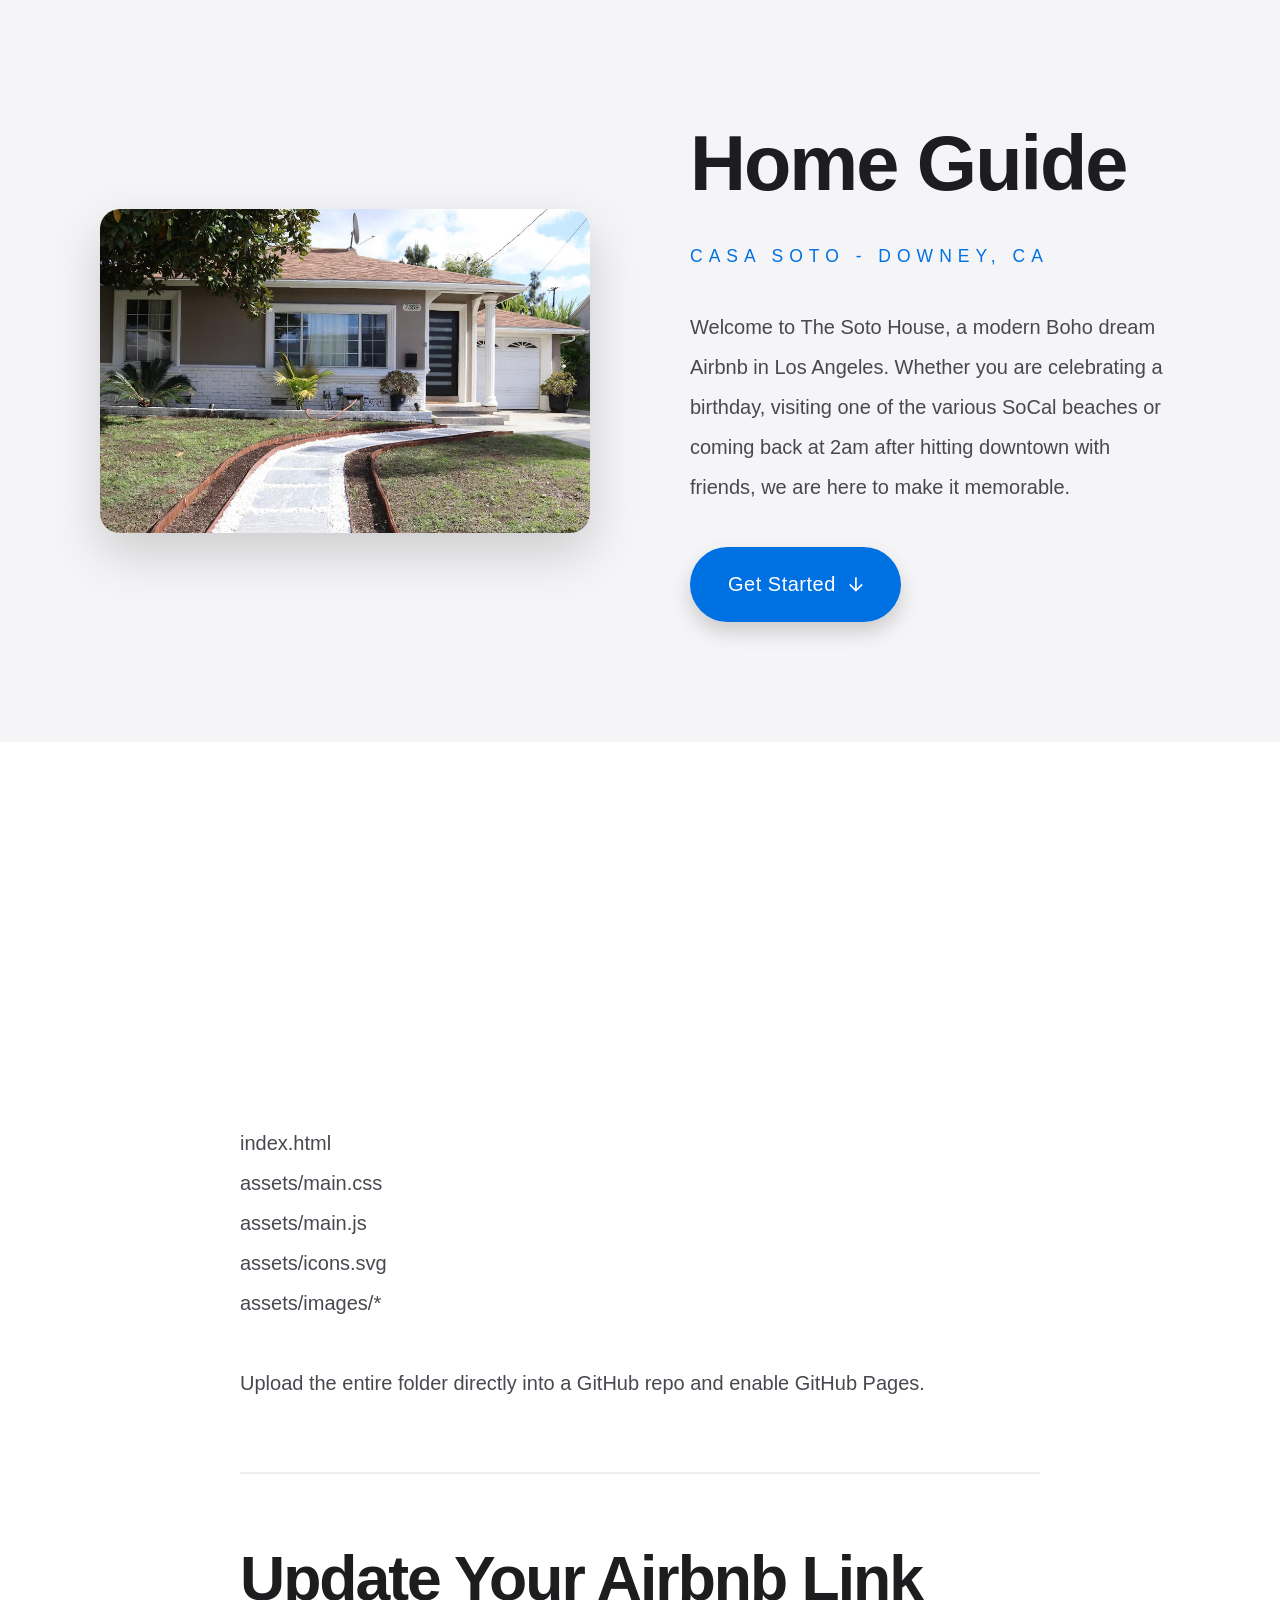
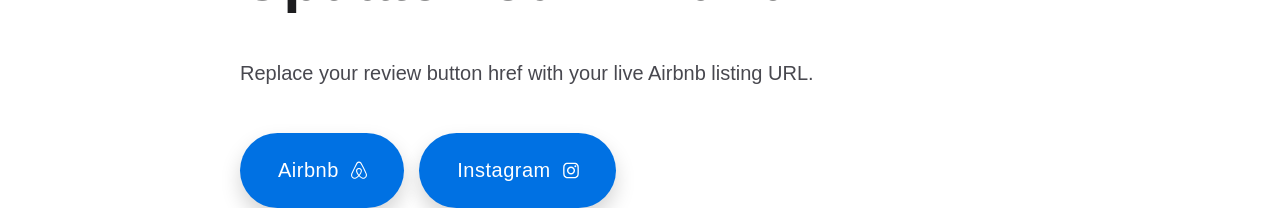
==== commit 0c6f699d: "Refactor HTML structure and improve semantics" ====
--- a/index.html
+++ b/index.html
@@ -8,115 +8,124 @@
 		<meta name="description" content="A modern and boho 4 bedroom 2 full bath home in Downey, CA." />
 		<link href="https://fonts.googleapis.com/css2?display=swap&family=Inter:ital,wght@0,300;0,400;0,500;0,600;1,300;1,400;1,500;1,600" rel="stylesheet" type="text/css" />
 		<link rel="stylesheet" href="assets/main.css" />
-		<noscript><link rel="stylesheet" href="assets/noscript.css" /></noscript>
+		<noscript>
+			<link rel="stylesheet" href="assets/noscript.css" />
+		</noscript>
 	</head>
-	<body class="is-loading">
+
+	<body>
 		<div class="site-wrapper">
 			<div class="site-main" role="main">
 				<div class="inner">
+
 					<div id="container02" class="container-component instance-2 style-2 columns full screen">
 						<div class="wrapper">
 							<div class="inner" data-onvisible-trigger="1">
+
 								<div>
 									<div id="image29" class="image-component instance-29 style-3">
-										<span class="frame deferred"><img src="[data-uri]%2BPHJlY3QgZmlsbD0iIzU1NTQ0ZiIgd2lkdGg9IjEwMCUiIGhlaWdodD0iMTAwJSIvPjwvc3ZnPg%3D%3D" data-src="assets/images/image29.jpg" alt="" /></span>
+										<span class="frame deferred">
+											<img src="assets/images/image29.jpg" data-src="assets/images/image29.jpg" alt="" />
+										</span>
 									</div>
 								</div>
+
 								<div>
-									<h1 id="text87" class="text-component instance-87 style-4">Home Guide</h1>
-									<p id="text09" class="text-component instance-9 style-3">casa soto - Downey, CA</p>
-									<p id="text05" class="text-component instance-5 style-1">Welcome to The Soto House, a modern Boho dream Airbnb in Los Angeles. Whether you are celebrating a birthday, visiting one of the various SoCal beaches or coming back at 2am after hitting downtown with friends, we are here to make it memorable.</p>
+									<h1 id="text87" class="text-component instance-87 style-4">
+										Home Guide
+									</h1>
+
+									<p id="text09" class="text-component instance-9 style-3">
+										Casa Soto - Downey, CA
+									</p>
+
+									<p id="text05" class="text-component instance-5 style-1">
+										Welcome to The Soto House, a modern Boho dream Airbnb in Los Angeles.
+										Whether you are celebrating a birthday, visiting one of the various
+										SoCal beaches or coming back at 2am after hitting downtown with friends,
+										we are here to make it memorable.
+									</p>
+
 									<ul id="buttons01" class="buttons-component instance-1 style-1">
 										<li>
-											<a href="#start" class="n01" role="button"><svg aria-labelledby="buttons01-icon-1-title"><title id="buttons01-icon-1-title">Arrow Down (Light)</title><use xlink:href="assets/icons.svg#arrow-down-light"></use></svg><span class="label">Get To Know Your House</span></a>
+											<a href="#start" class="button n01">
+												<svg>
+													<use href="assets/icons.svg#arrow-down-light"></use>
+												</svg>
+												<span class="label">Get Started</span>
+											</a>
 										</li>
 									</ul>
 								</div>
+
 							</div>
 						</div>
 					</div>
-					<div id="container03" data-scroll-id="start" data-scroll-behavior="previous" data-scroll-offset="0" data-scroll-speed="" data-scroll-invisible="1" class="container-component instance-3 style-3 default">
+
+					<div id="container01" class="container-component instance-1 style-3 container default full">
 						<div class="wrapper">
-							<div class="inner" data-onvisible-trigger="1">
-								<p id="text10" class="text-component instance-10 style-3">01</p>
-								<h2 id="text03" class="text-component instance-3 style-2">The Basics</h2>
-								<p id="text04" class="text-component instance-4 style-1"><span class="p">🌐 Wifi Network: CasaSoto<br />Password: SotoGuest</span><span class="p">🏠 Location:<br />7359 Adwen St Downey CA 90241</span><span class="p">📲 Contact Us:<br />Text or call (562) 480-0770</span><span class="p">🗑️Trash Pick Up:<br />Thursday morning</span><span class="p">🧹Street Sweeper Day:<br />Friday, 1pm - 4pm</span><span class="p">🧾 Checkout Info:<br />Checkout is by 10am</span></p>
+							<div class="inner" id="start">
+
+								<h2 class="text-component style-2">
+									Everything is already wired up
+								</h2>
+
+								<p class="text-component style-1">
+									Your exported Carrd site is now GitHub-ready. Keep the same folder structure:
+								</p>
+
+								<p class="text-component style-1">
+									index.html<br/>
+									assets/main.css<br/>
+									assets/main.js<br/>
+									assets/icons.svg<br/>
+									assets/images/*
+								</p>
+
+								<p class="text-component style-1">
+									Upload the entire folder directly into a GitHub repo and enable GitHub Pages.
+								</p>
+
+								<hr class="divider-component style-1">
+
+								<h2 class="text-component style-2">
+									Update Your Airbnb Link
+								</h2>
+
+								<p class="text-component style-1">
+									Replace your review button href with your live Airbnb listing URL.
+								</p>
+
+								<ul id="buttons02" class="buttons-component instance-2 style-1">
+
+									<li>
+										<a href="https://www.airbnb.com/" class="button n02">
+											<svg>
+												<use href="assets/icons.svg#airbnb"></use>
+											</svg>
+											<span class="label">Airbnb</span>
+										</a>
+									</li>
+
+									<li>
+										<a href="https://www.instagram.com/gibraninc/" class="button n03">
+											<svg>
+												<use href="assets/icons.svg#instagram"></use>
+											</svg>
+											<span class="label">Instagram</span>
+										</a>
+									</li>
+
+								</ul>
+
 							</div>
 						</div>
 					</div>
-					<hr id="divider01" class="divider-component instance-1 style-2 full screen">
-					<div id="container05" class="container-component instance-5 style-3 default">
-						<div class="wrapper">
-							<div class="inner" data-onvisible-trigger="1">
-								<p id="text01" class="text-component instance-1 style-3">02</p>
-								<h2 id="text07" class="text-component instance-7 style-2">Emergency Contact</h2>
-								<p id="text13" class="text-component instance-13 style-1"><span class="p">The best way to reach us is in the Airbnb app, but feel free to call or text anytime!<br />Antonio - 562-480-0770</span></p>
-								<h3 id="text19" class="text-component instance-19 style-7">Police: 911</h3>
-								<h3 id="text20" class="text-component instance-20 style-7"><span class="p">Downey Police:<br />562-861-0771</span></h3>
-								<h3 id="text32" class="text-component instance-32 style-7">Emergency Room:</h3>
-								<p id="text08" class="text-component instance-8 style-1"><span class="p">Emergency Room | Kaiser Permanente Downey Medical Center<br />9333 Imperial Highway<br />Downey, CA 90242<br />562-657-9000<br />24 hours, 7 days a week</span></p>
-							</div>
-						</div>
-					</div>
-					<div id="container01" class="container-component instance-1 style-1 default full screen">
-						<div class="wrapper">
-							<div class="inner" data-onvisible-trigger="1">
-								<p id="text37" class="text-component instance-37 style-3">03</p>
-								<h2 id="text35" class="text-component instance-35 style-2">Places To Eat</h2>
-								<h3 id="text11" class="text-component instance-11 style-7">Bar Louie - The Promenade at Downey</h3>
-								<p id="text28" class="text-component instance-28 style-1">Great place to gather for sporting events and to get drinks with friends.</p>
-								<hr id="divider04" class="divider-component instance-4 style-1">
-								<h3 id="text22" class="text-component instance-22 style-7">The Nest - A Breakfast Joint</h3>
-								<p id="text21" class="text-component instance-21 style-1">Hidden gem and local hole in the wall. Expect a wait but definitely worth trying. Favorite thing on the menu is the Chilaquiles and make sure to try the bacon waffle!</p>
-								<hr id="divider02" class="divider-component instance-2 style-1">
-								<h3 id="text23" class="text-component instance-23 style-7">Acapulco - Restaurant &amp; Cantina</h3>
-								<p id="text24" class="text-component instance-24 style-1">Bottomless mimosas, enough said!</p>
-								<hr id="divider03" class="divider-component instance-3 style-1">
-								<h3 id="text27" class="text-component instance-27 style-7">Tokyo Garden - Sushi Restaurant</h3>
-								<p id="text29" class="text-component instance-29 style-1">Fresh fish, amazing nigiri and sushi rolls. Sake bombs and a cold Asahi.</p>
-								<hr id="divider06" class="divider-component instance-6 style-1">
-								<h3 id="text06" class="text-component instance-6 style-7">Izakaya BIZAN - Japanese skewers + Sushi</h3>
-								<p id="text34" class="text-component instance-34 style-1">Social space with amazing Japanese food, good vibes and drinks.</p>
-							</div>
-						</div>
-					</div>
-					<div id="container06" class="container-component instance-6 style-3 default">
-						<div class="wrapper">
-							<div class="inner" data-onvisible-trigger="1">
-								<p id="text25" class="text-component instance-25 style-3">04</p>
-								<h2 id="text26" class="text-component instance-26 style-2">Amenities</h2>
-								<p id="text36" class="text-component instance-36 style-1"><span class="p"><u>AC/Heat</u><br />-You will find the thermostat in the middle of the hallway on your left once you enter. Feel free to set your preferred temperature. We do ask to please turn it off when not in the house and if you would kindly not go below 69 degrees/above 81 degrees.<br /><u>Towels</u><br />- If you need fresh towels there will be extra in a cabinet next to the bathroom closest to the entrance of the home. Please feel free to use the washer/dryer as well.<br />-Please call us if you run out. We will get some to you immediately!<br /><u>Toilet Paper</u><br />-We have extra under the sink in each bathroom. Please call us if you run out. We will get some to you immediately!<br /><u>Washer/Dryer</u><br />-Please feel free to use as you need and please note we do provide a tide pod per stay.<br /><u>Coffee</u><br />-Coffee pods are on the counter next to the Keurig machine.<br />Blow Dryer<br />-Located under the sink in each bathroom.<br /><u>Clothes Iron</u><br />-Located in the middle closet of the hallway to the bedrooms. Please use a towel over the bedsheets if you need to iron.<br /><u>TV</u><br />-We have smart TV in the living room. The TV has Netflix signed in for you to click on the Airbnb account to use.<br /><u>Fireplace</u><br />-Unfortunately the fireplace is no longer usable but hopefully we can have it back working soon!<br /><u>Trash Cans</u><br />-If you need to throw trash out or have food containers, please place in the black trash container on the left side of the home. Please try to recycle which is the blue trash bin.</span></p>
-								<div id="image01" class="image-component instance-1 style-3">
-									<span class="frame deferred"><img src="[data-uri]%3D" data-src="assets/images/image01.jpg" alt="" /></span>
-								</div>
-							</div>
-						</div>
-					</div>
-					<div id="container04" class="container-component instance-4 style-4 default full screen">
-						<div class="wrapper">
-							<div class="inner" data-onvisible-trigger="1">
-								<p id="text14" class="text-component instance-14 style-3">05</p>
-								<h2 id="text17" class="text-component instance-17 style-9">How did you enjoy your stay?</h2>
-								<p id="text18" class="text-component instance-18 style-6"><span class="p">It&#39;s been fun, but you&#39;re moving on soon. Thanks for hanging out! We would really appreciate any feedback and any review on the Airbnb app as it is how we can continue to share our home with more and more travelers.<br />Much love &amp; safe travels<br />- Antonio</span></p>
-								<ul id="buttons03" class="buttons-component instance-3 style-1">
-									<li>
-										<a href="https://www.airbnb.com/rooms/42929387?adults=1&s=42&unique_share_id=4F38A1CB-A9D1-4687-BB12-A6EB62C17C47&_branch_match_id=1120909334611953318&_branch_referrer=H4sIAAAAAAAAA8soKSkottLXT0zKS9LLTdW3dM4MTE1LDY8oTQIAEELhUBsAAAA%3D" class="n01" role="button"><svg aria-labelledby="buttons03-icon-1-title"><title id="buttons03-icon-1-title">Airbnb</title><use xlink:href="assets/icons.svg#airbnb"></use></svg><span class="label">Leave A Review</span></a>
-									</li>
-								</ul>
-							</div>
-						</div>
-					</div>
-					<ul id="icons01" class="icons-component instance-1 style-1">
-						<li>
-							<a class="n01" href="#" role="button">
-								<svg aria-labelledby="icons01-icon-1-title"><title id="icons01-icon-1-title">Instagram</title><use xlink:href="assets/icons.svg#instagram"></use></svg>
-								<span class="label">Instagram</span>
-							</a>
-						</li>
-					</ul>
+
 				</div>
 			</div>
 		</div>
+
 		<script src="assets/main.js"></script>
 	</body>
-</html>+</html>
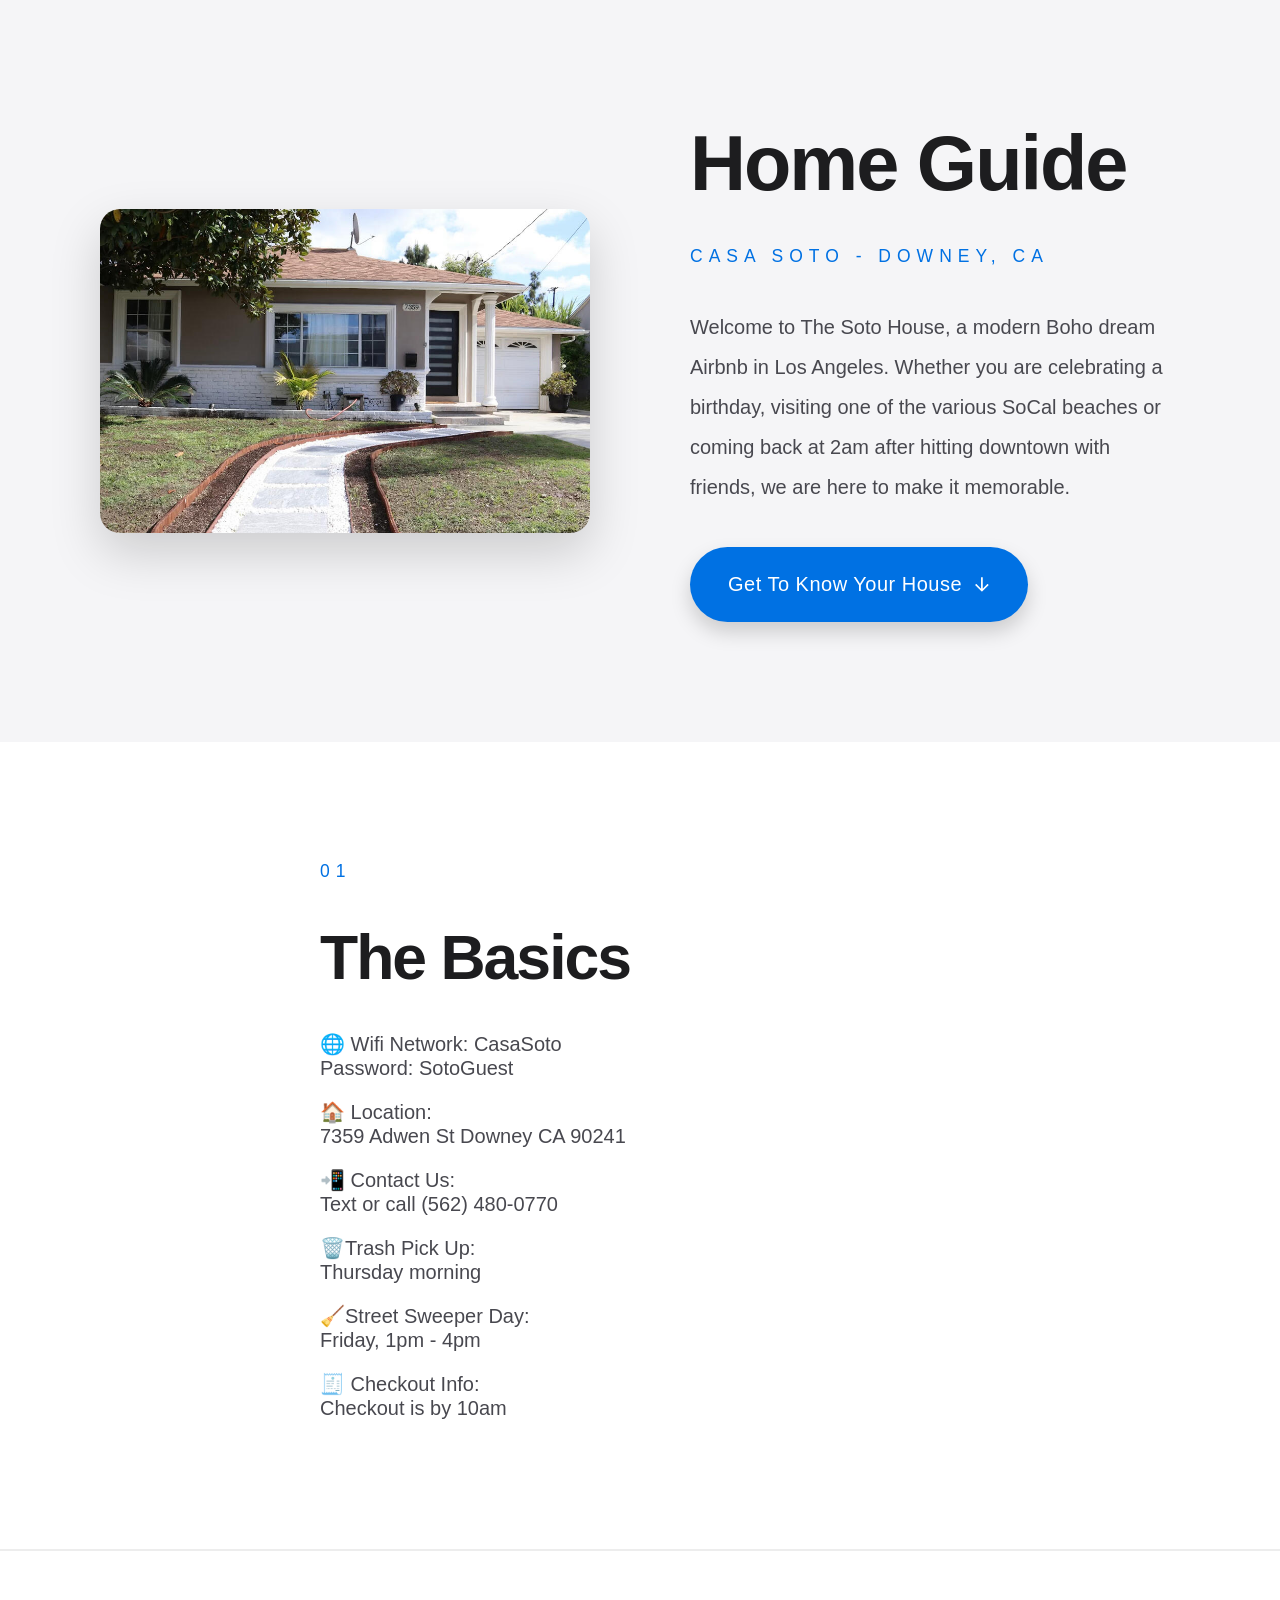
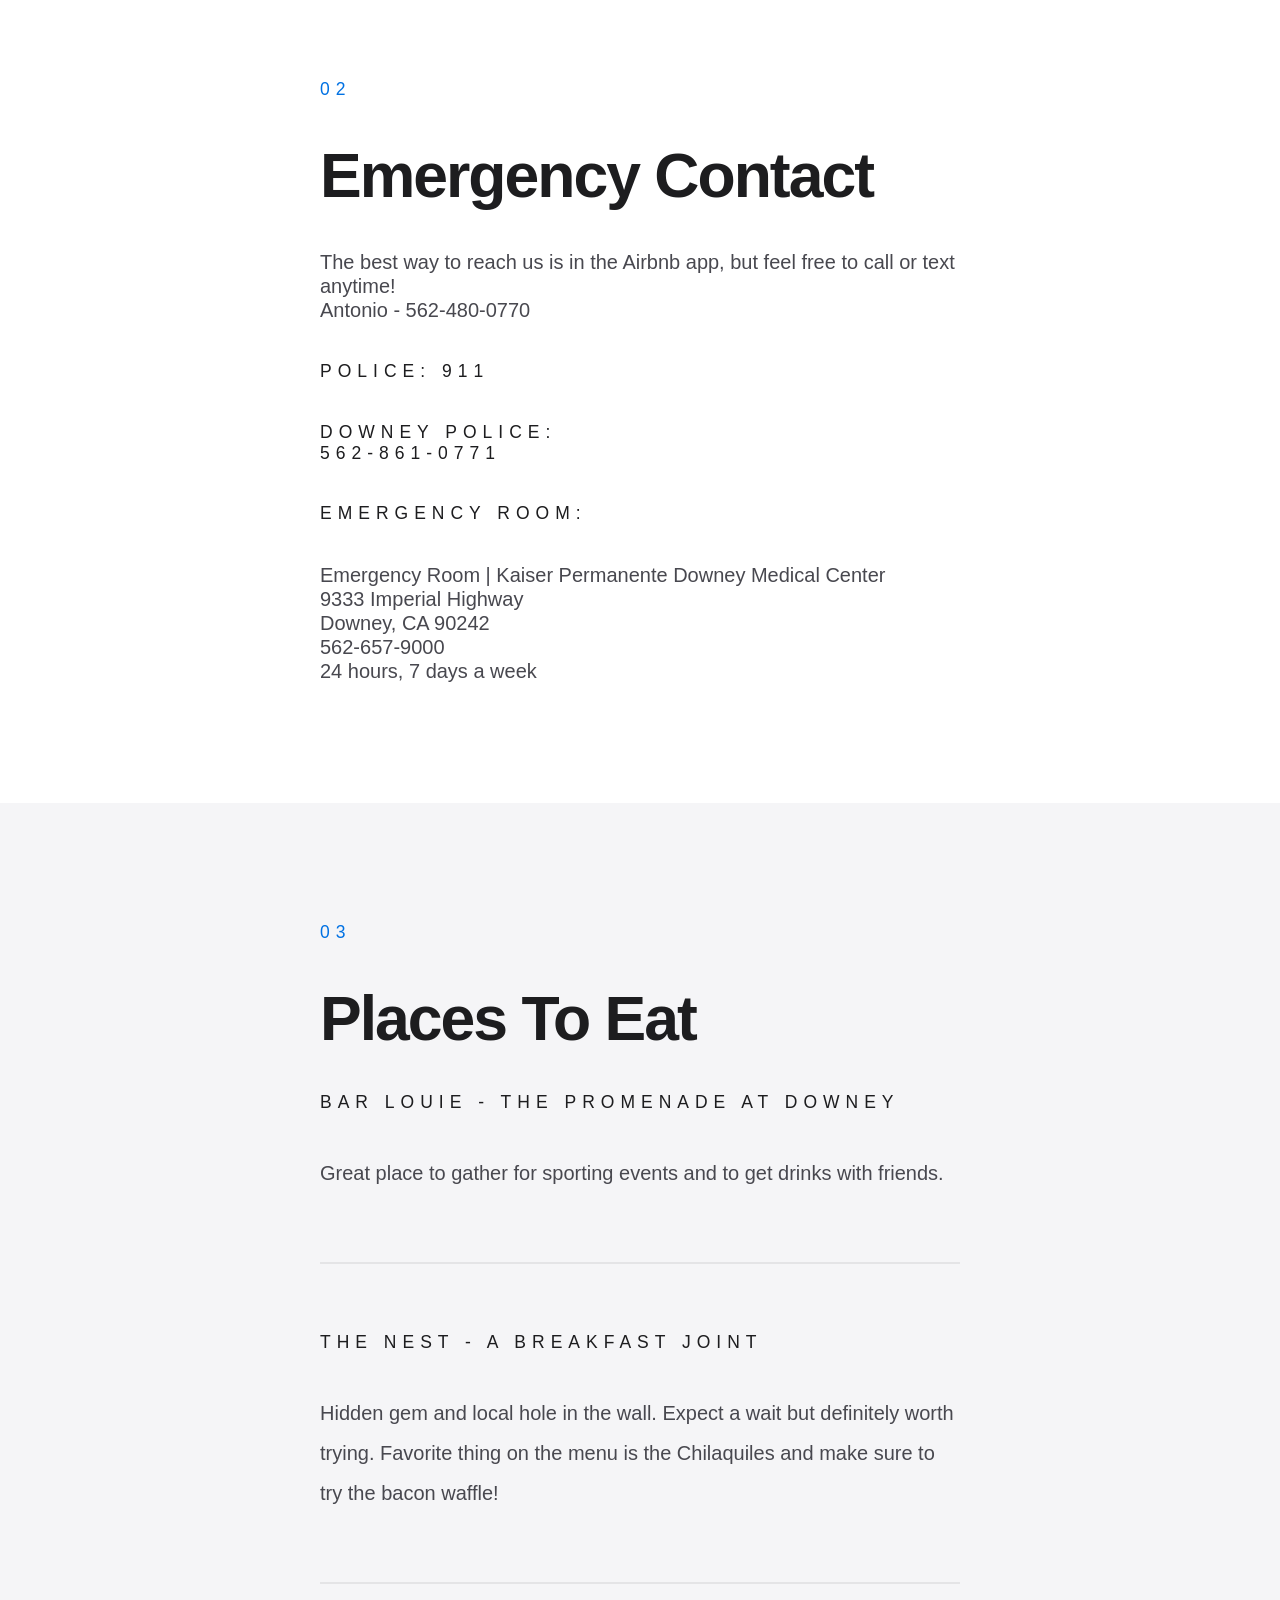
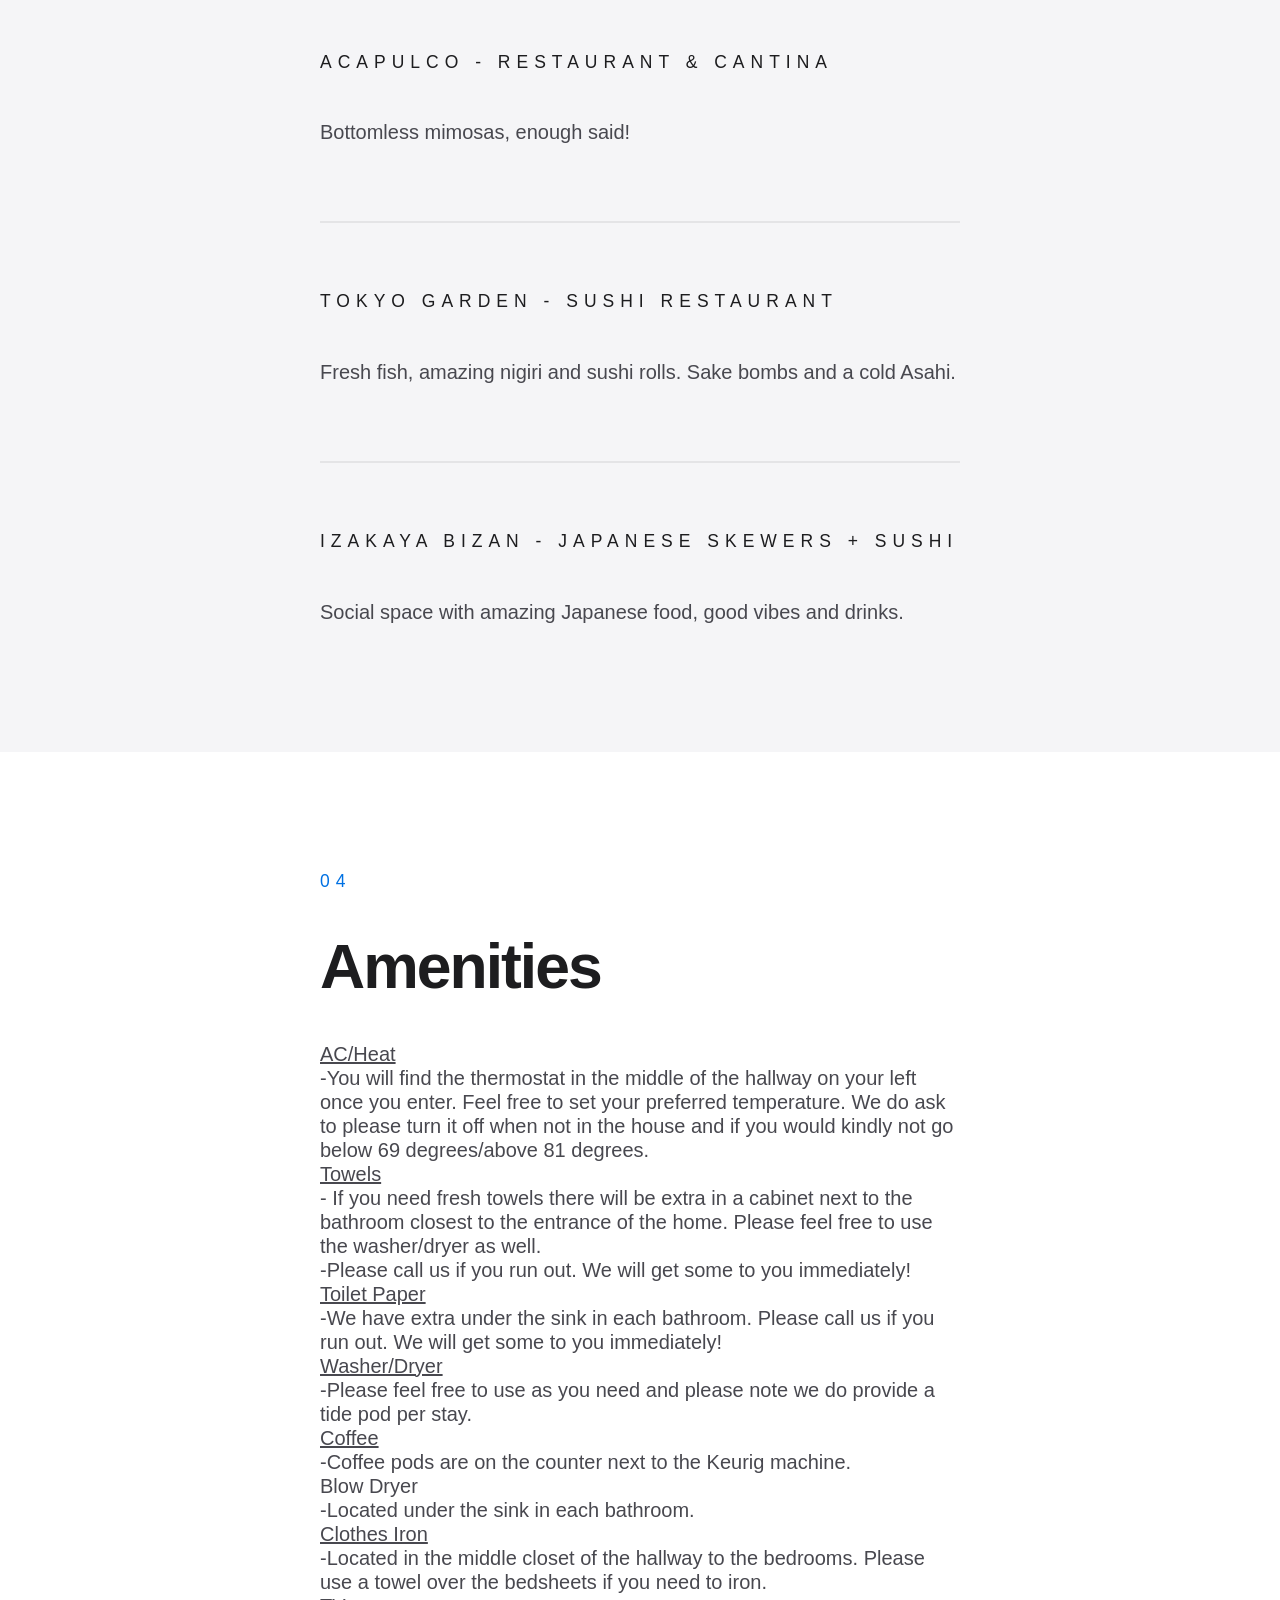
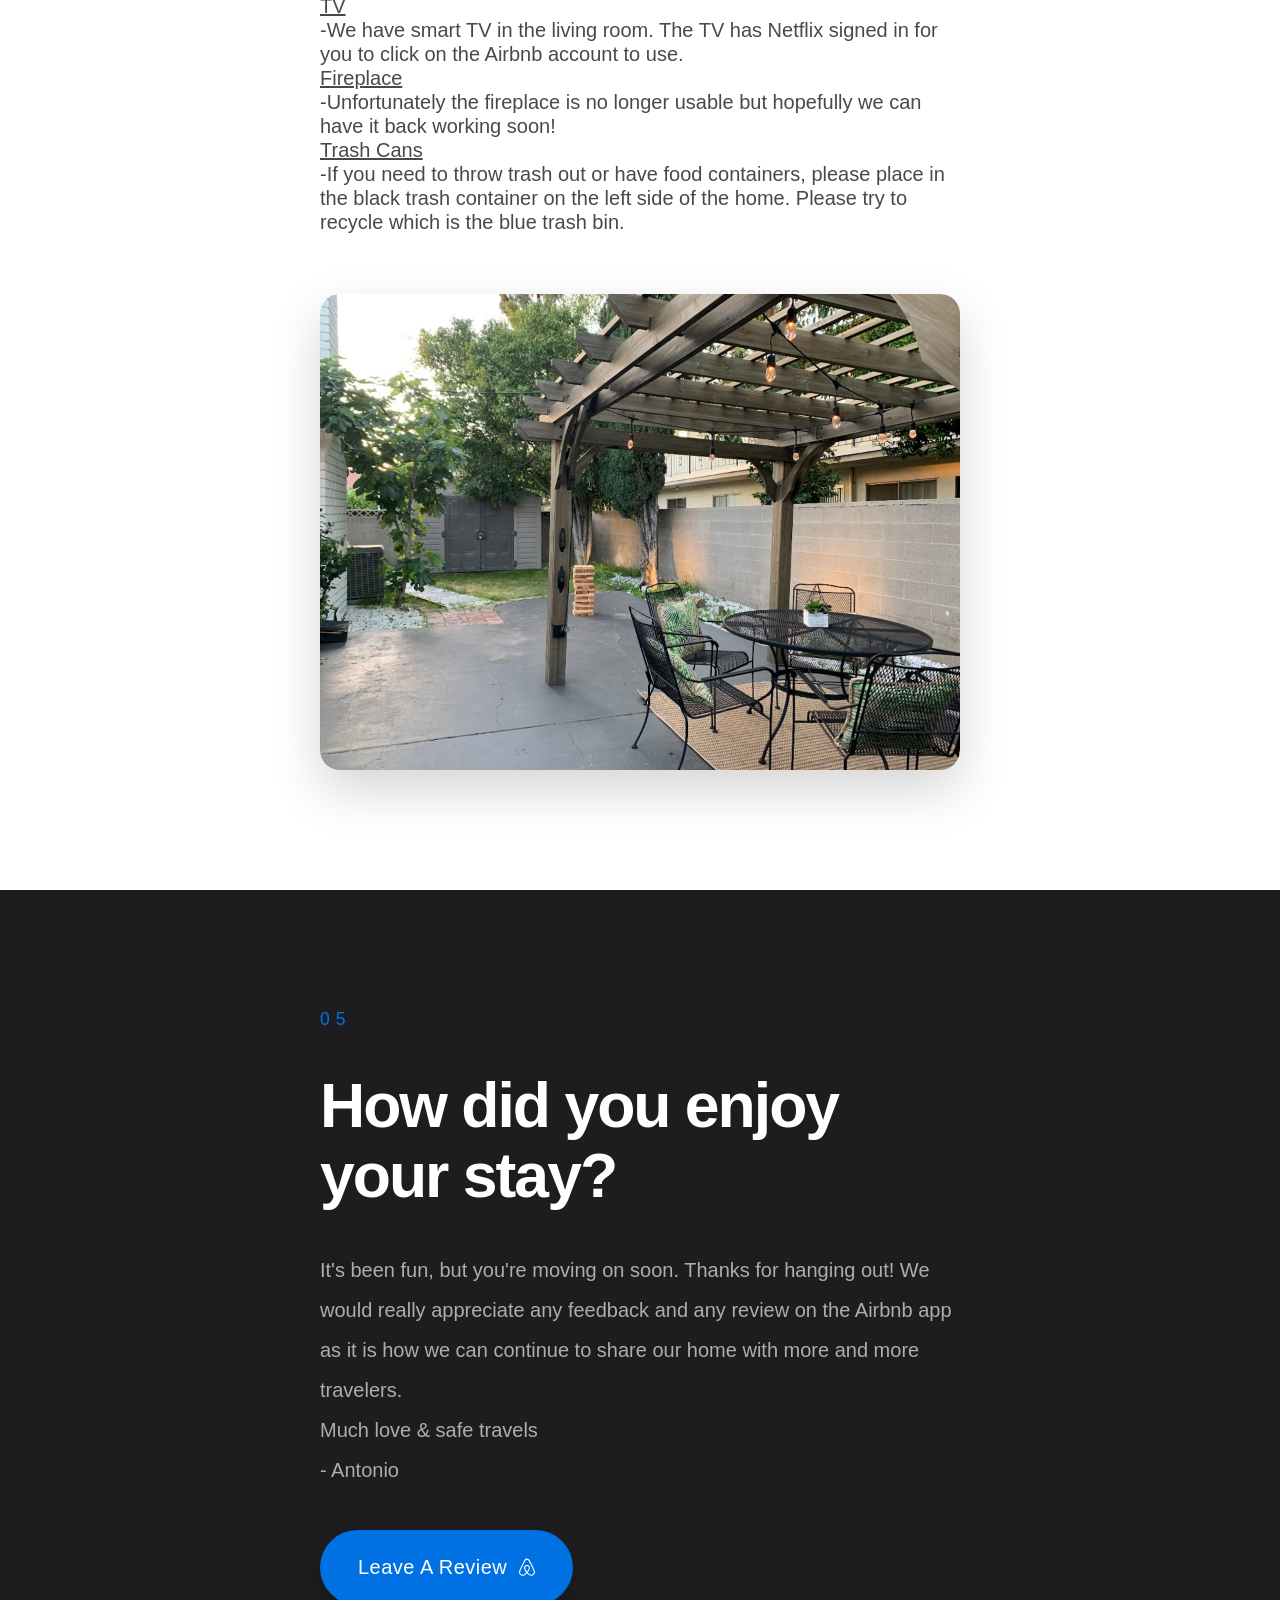
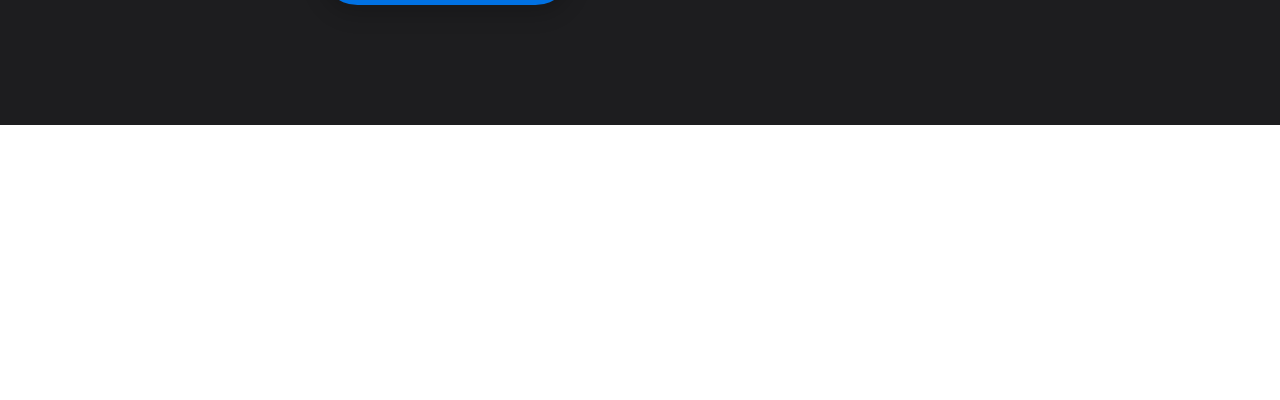
==== commit b98b61a6: "Restore original Carrd index.html" ====
--- a/index.html
+++ b/index.html
@@ -8,124 +8,115 @@
 		<meta name="description" content="A modern and boho 4 bedroom 2 full bath home in Downey, CA." />
 		<link href="https://fonts.googleapis.com/css2?display=swap&family=Inter:ital,wght@0,300;0,400;0,500;0,600;1,300;1,400;1,500;1,600" rel="stylesheet" type="text/css" />
 		<link rel="stylesheet" href="assets/main.css" />
-		<noscript>
-			<link rel="stylesheet" href="assets/noscript.css" />
-		</noscript>
+		<noscript><link rel="stylesheet" href="assets/noscript.css" /></noscript>
 	</head>
-
-	<body>
+	<body class="is-loading">
 		<div class="site-wrapper">
 			<div class="site-main" role="main">
 				<div class="inner">
-
 					<div id="container02" class="container-component instance-2 style-2 columns full screen">
 						<div class="wrapper">
 							<div class="inner" data-onvisible-trigger="1">
-
 								<div>
 									<div id="image29" class="image-component instance-29 style-3">
-										<span class="frame deferred">
-											<img src="assets/images/image29.jpg" data-src="assets/images/image29.jpg" alt="" />
-										</span>
+										<span class="frame deferred"><img src="[data-uri]%2BPHJlY3QgZmlsbD0iIzU1NTQ0ZiIgd2lkdGg9IjEwMCUiIGhlaWdodD0iMTAwJSIvPjwvc3ZnPg%3D%3D" data-src="assets/images/image29.jpg" alt="" /></span>
 									</div>
 								</div>
-
 								<div>
-									<h1 id="text87" class="text-component instance-87 style-4">
-										Home Guide
-									</h1>
-
-									<p id="text09" class="text-component instance-9 style-3">
-										Casa Soto - Downey, CA
-									</p>
-
-									<p id="text05" class="text-component instance-5 style-1">
-										Welcome to The Soto House, a modern Boho dream Airbnb in Los Angeles.
-										Whether you are celebrating a birthday, visiting one of the various
-										SoCal beaches or coming back at 2am after hitting downtown with friends,
-										we are here to make it memorable.
-									</p>
-
+									<h1 id="text87" class="text-component instance-87 style-4">Home Guide</h1>
+									<p id="text09" class="text-component instance-9 style-3">casa soto - Downey, CA</p>
+									<p id="text05" class="text-component instance-5 style-1">Welcome to The Soto House, a modern Boho dream Airbnb in Los Angeles. Whether you are celebrating a birthday, visiting one of the various SoCal beaches or coming back at 2am after hitting downtown with friends, we are here to make it memorable.</p>
 									<ul id="buttons01" class="buttons-component instance-1 style-1">
 										<li>
-											<a href="#start" class="button n01">
-												<svg>
-													<use href="assets/icons.svg#arrow-down-light"></use>
-												</svg>
-												<span class="label">Get Started</span>
-											</a>
+											<a href="#start" class="n01" role="button"><svg aria-labelledby="buttons01-icon-1-title"><title id="buttons01-icon-1-title">Arrow Down (Light)</title><use xlink:href="assets/icons.svg#arrow-down-light"></use></svg><span class="label">Get To Know Your House</span></a>
 										</li>
 									</ul>
 								</div>
-
 							</div>
 						</div>
 					</div>
-
-					<div id="container01" class="container-component instance-1 style-3 container default full">
+					<div id="container03" data-scroll-id="start" data-scroll-behavior="previous" data-scroll-offset="0" data-scroll-speed="" data-scroll-invisible="1" class="container-component instance-3 style-3 default">
 						<div class="wrapper">
-							<div class="inner" id="start">
-
-								<h2 class="text-component style-2">
-									Everything is already wired up
-								</h2>
-
-								<p class="text-component style-1">
-									Your exported Carrd site is now GitHub-ready. Keep the same folder structure:
-								</p>
-
-								<p class="text-component style-1">
-									index.html<br/>
-									assets/main.css<br/>
-									assets/main.js<br/>
-									assets/icons.svg<br/>
-									assets/images/*
-								</p>
-
-								<p class="text-component style-1">
-									Upload the entire folder directly into a GitHub repo and enable GitHub Pages.
-								</p>
-
-								<hr class="divider-component style-1">
-
-								<h2 class="text-component style-2">
-									Update Your Airbnb Link
-								</h2>
-
-								<p class="text-component style-1">
-									Replace your review button href with your live Airbnb listing URL.
-								</p>
-
-								<ul id="buttons02" class="buttons-component instance-2 style-1">
-
-									<li>
-										<a href="https://www.airbnb.com/" class="button n02">
-											<svg>
-												<use href="assets/icons.svg#airbnb"></use>
-											</svg>
-											<span class="label">Airbnb</span>
-										</a>
-									</li>
-
-									<li>
-										<a href="https://www.instagram.com/gibraninc/" class="button n03">
-											<svg>
-												<use href="assets/icons.svg#instagram"></use>
-											</svg>
-											<span class="label">Instagram</span>
-										</a>
-									</li>
-
-								</ul>
-
+							<div class="inner" data-onvisible-trigger="1">
+								<p id="text10" class="text-component instance-10 style-3">01</p>
+								<h2 id="text03" class="text-component instance-3 style-2">The Basics</h2>
+								<p id="text04" class="text-component instance-4 style-1"><span class="p">🌐 Wifi Network: CasaSoto<br />Password: SotoGuest</span><span class="p">🏠 Location:<br />7359 Adwen St Downey CA 90241</span><span class="p">📲 Contact Us:<br />Text or call (562) 480-0770</span><span class="p">🗑️Trash Pick Up:<br />Thursday morning</span><span class="p">🧹Street Sweeper Day:<br />Friday, 1pm - 4pm</span><span class="p">🧾 Checkout Info:<br />Checkout is by 10am</span></p>
 							</div>
 						</div>
 					</div>
-
+					<hr id="divider01" class="divider-component instance-1 style-2 full screen">
+					<div id="container05" class="container-component instance-5 style-3 default">
+						<div class="wrapper">
+							<div class="inner" data-onvisible-trigger="1">
+								<p id="text01" class="text-component instance-1 style-3">02</p>
+								<h2 id="text07" class="text-component instance-7 style-2">Emergency Contact</h2>
+								<p id="text13" class="text-component instance-13 style-1"><span class="p">The best way to reach us is in the Airbnb app, but feel free to call or text anytime!<br />Antonio - 562-480-0770</span></p>
+								<h3 id="text19" class="text-component instance-19 style-7">Police: 911</h3>
+								<h3 id="text20" class="text-component instance-20 style-7"><span class="p">Downey Police:<br />562-861-0771</span></h3>
+								<h3 id="text32" class="text-component instance-32 style-7">Emergency Room:</h3>
+								<p id="text08" class="text-component instance-8 style-1"><span class="p">Emergency Room | Kaiser Permanente Downey Medical Center<br />9333 Imperial Highway<br />Downey, CA 90242<br />562-657-9000<br />24 hours, 7 days a week</span></p>
+							</div>
+						</div>
+					</div>
+					<div id="container01" class="container-component instance-1 style-1 default full screen">
+						<div class="wrapper">
+							<div class="inner" data-onvisible-trigger="1">
+								<p id="text37" class="text-component instance-37 style-3">03</p>
+								<h2 id="text35" class="text-component instance-35 style-2">Places To Eat</h2>
+								<h3 id="text11" class="text-component instance-11 style-7">Bar Louie - The Promenade at Downey</h3>
+								<p id="text28" class="text-component instance-28 style-1">Great place to gather for sporting events and to get drinks with friends.</p>
+								<hr id="divider04" class="divider-component instance-4 style-1">
+								<h3 id="text22" class="text-component instance-22 style-7">The Nest - A Breakfast Joint</h3>
+								<p id="text21" class="text-component instance-21 style-1">Hidden gem and local hole in the wall. Expect a wait but definitely worth trying. Favorite thing on the menu is the Chilaquiles and make sure to try the bacon waffle!</p>
+								<hr id="divider02" class="divider-component instance-2 style-1">
+								<h3 id="text23" class="text-component instance-23 style-7">Acapulco - Restaurant &amp; Cantina</h3>
+								<p id="text24" class="text-component instance-24 style-1">Bottomless mimosas, enough said!</p>
+								<hr id="divider03" class="divider-component instance-3 style-1">
+								<h3 id="text27" class="text-component instance-27 style-7">Tokyo Garden - Sushi Restaurant</h3>
+								<p id="text29" class="text-component instance-29 style-1">Fresh fish, amazing nigiri and sushi rolls. Sake bombs and a cold Asahi.</p>
+								<hr id="divider06" class="divider-component instance-6 style-1">
+								<h3 id="text06" class="text-component instance-6 style-7">Izakaya BIZAN - Japanese skewers + Sushi</h3>
+								<p id="text34" class="text-component instance-34 style-1">Social space with amazing Japanese food, good vibes and drinks.</p>
+							</div>
+						</div>
+					</div>
+					<div id="container06" class="container-component instance-6 style-3 default">
+						<div class="wrapper">
+							<div class="inner" data-onvisible-trigger="1">
+								<p id="text25" class="text-component instance-25 style-3">04</p>
+								<h2 id="text26" class="text-component instance-26 style-2">Amenities</h2>
+								<p id="text36" class="text-component instance-36 style-1"><span class="p"><u>AC/Heat</u><br />-You will find the thermostat in the middle of the hallway on your left once you enter. Feel free to set your preferred temperature. We do ask to please turn it off when not in the house and if you would kindly not go below 69 degrees/above 81 degrees.<br /><u>Towels</u><br />- If you need fresh towels there will be extra in a cabinet next to the bathroom closest to the entrance of the home. Please feel free to use the washer/dryer as well.<br />-Please call us if you run out. We will get some to you immediately!<br /><u>Toilet Paper</u><br />-We have extra under the sink in each bathroom. Please call us if you run out. We will get some to you immediately!<br /><u>Washer/Dryer</u><br />-Please feel free to use as you need and please note we do provide a tide pod per stay.<br /><u>Coffee</u><br />-Coffee pods are on the counter next to the Keurig machine.<br />Blow Dryer<br />-Located under the sink in each bathroom.<br /><u>Clothes Iron</u><br />-Located in the middle closet of the hallway to the bedrooms. Please use a towel over the bedsheets if you need to iron.<br /><u>TV</u><br />-We have smart TV in the living room. The TV has Netflix signed in for you to click on the Airbnb account to use.<br /><u>Fireplace</u><br />-Unfortunately the fireplace is no longer usable but hopefully we can have it back working soon!<br /><u>Trash Cans</u><br />-If you need to throw trash out or have food containers, please place in the black trash container on the left side of the home. Please try to recycle which is the blue trash bin.</span></p>
+								<div id="image01" class="image-component instance-1 style-3">
+									<span class="frame deferred"><img src="[data-uri]%3D" data-src="assets/images/image01.jpg" alt="" /></span>
+								</div>
+							</div>
+						</div>
+					</div>
+					<div id="container04" class="container-component instance-4 style-4 default full screen">
+						<div class="wrapper">
+							<div class="inner" data-onvisible-trigger="1">
+								<p id="text14" class="text-component instance-14 style-3">05</p>
+								<h2 id="text17" class="text-component instance-17 style-9">How did you enjoy your stay?</h2>
+								<p id="text18" class="text-component instance-18 style-6"><span class="p">It&#39;s been fun, but you&#39;re moving on soon. Thanks for hanging out! We would really appreciate any feedback and any review on the Airbnb app as it is how we can continue to share our home with more and more travelers.<br />Much love &amp; safe travels<br />- Antonio</span></p>
+								<ul id="buttons03" class="buttons-component instance-3 style-1">
+									<li>
+										<a href="https://www.airbnb.com/rooms/42929387?adults=1&s=42&unique_share_id=4F38A1CB-A9D1-4687-BB12-A6EB62C17C47&_branch_match_id=1120909334611953318&_branch_referrer=H4sIAAAAAAAAA8soKSkottLXT0zKS9LLTdW3dM4MTE1LDY8oTQIAEELhUBsAAAA%3D" class="n01" role="button"><svg aria-labelledby="buttons03-icon-1-title"><title id="buttons03-icon-1-title">Airbnb</title><use xlink:href="assets/icons.svg#airbnb"></use></svg><span class="label">Leave A Review</span></a>
+									</li>
+								</ul>
+							</div>
+						</div>
+					</div>
+					<ul id="icons01" class="icons-component instance-1 style-1">
+						<li>
+							<a class="n01" href="#" role="button">
+								<svg aria-labelledby="icons01-icon-1-title"><title id="icons01-icon-1-title">Instagram</title><use xlink:href="assets/icons.svg#instagram"></use></svg>
+								<span class="label">Instagram</span>
+							</a>
+						</li>
+					</ul>
 				</div>
 			</div>
 		</div>
-
 		<script src="assets/main.js"></script>
 	</body>
-</html>
+</html>
